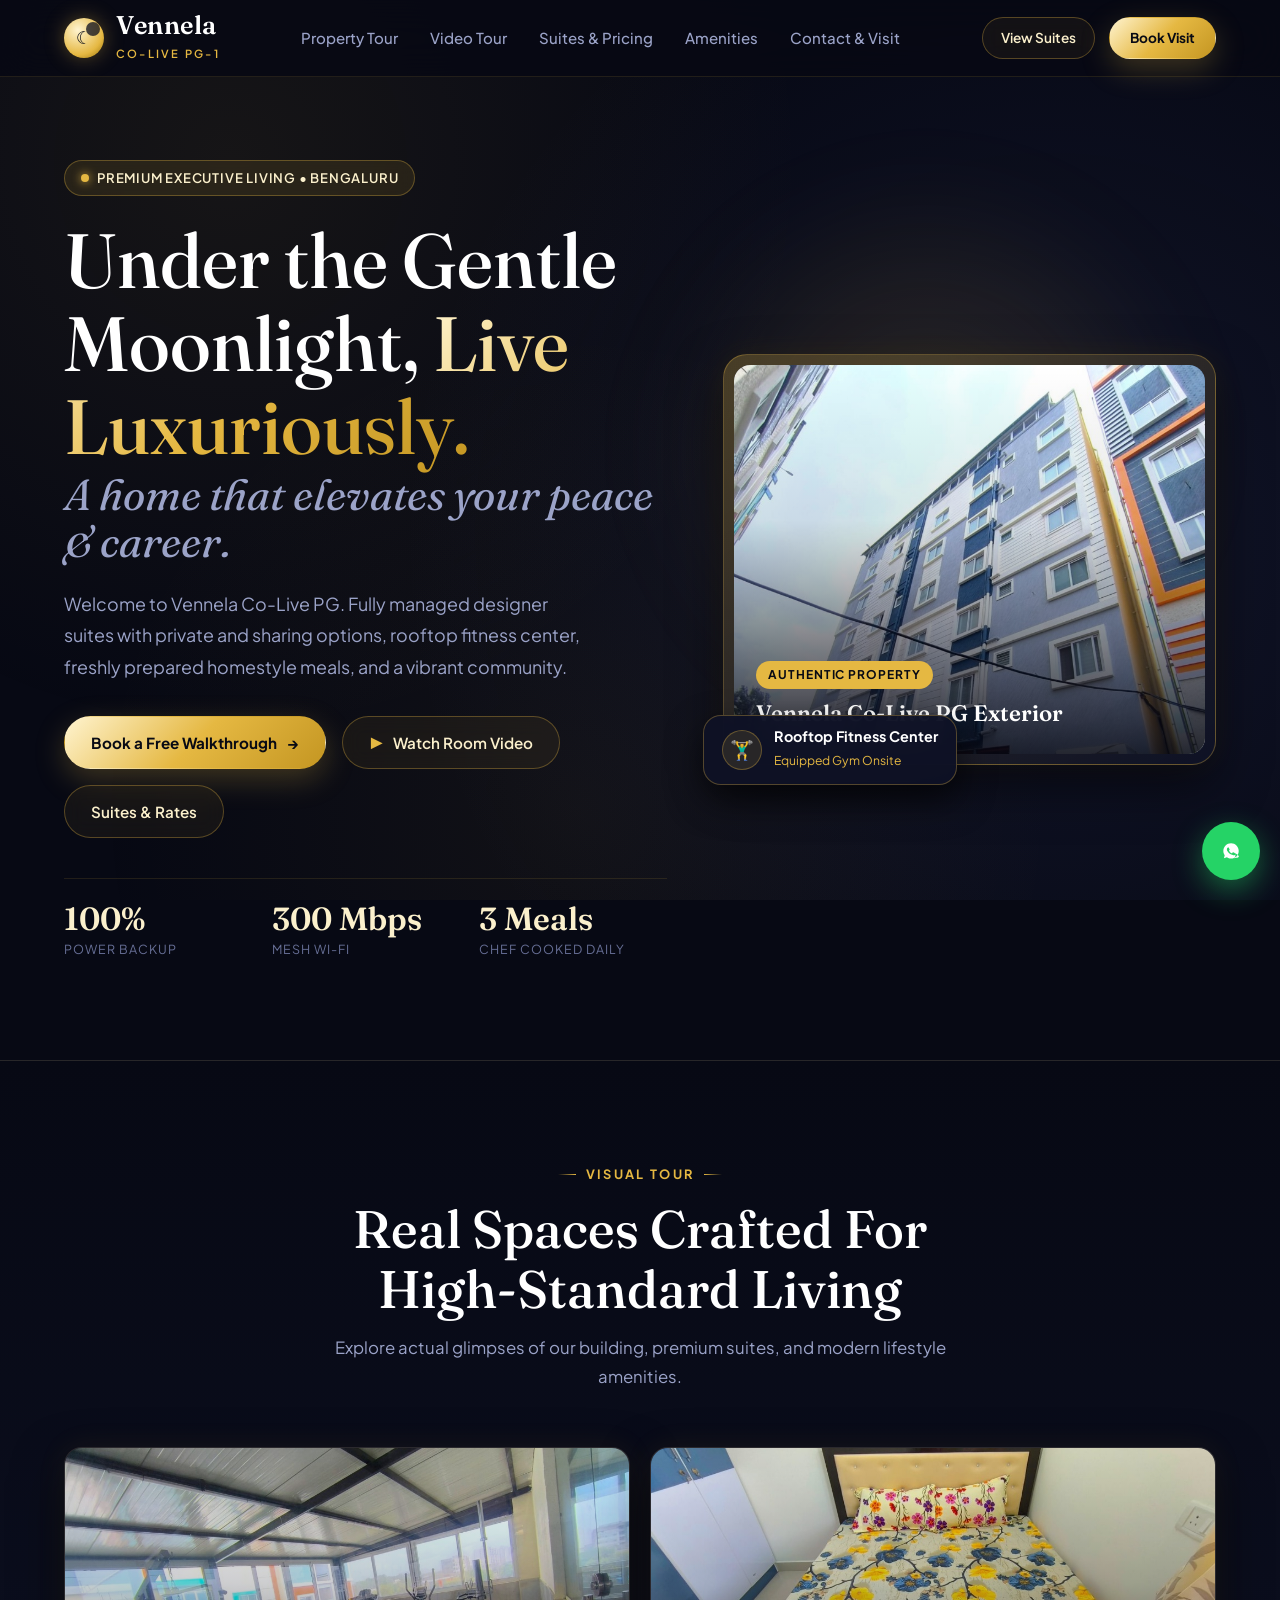
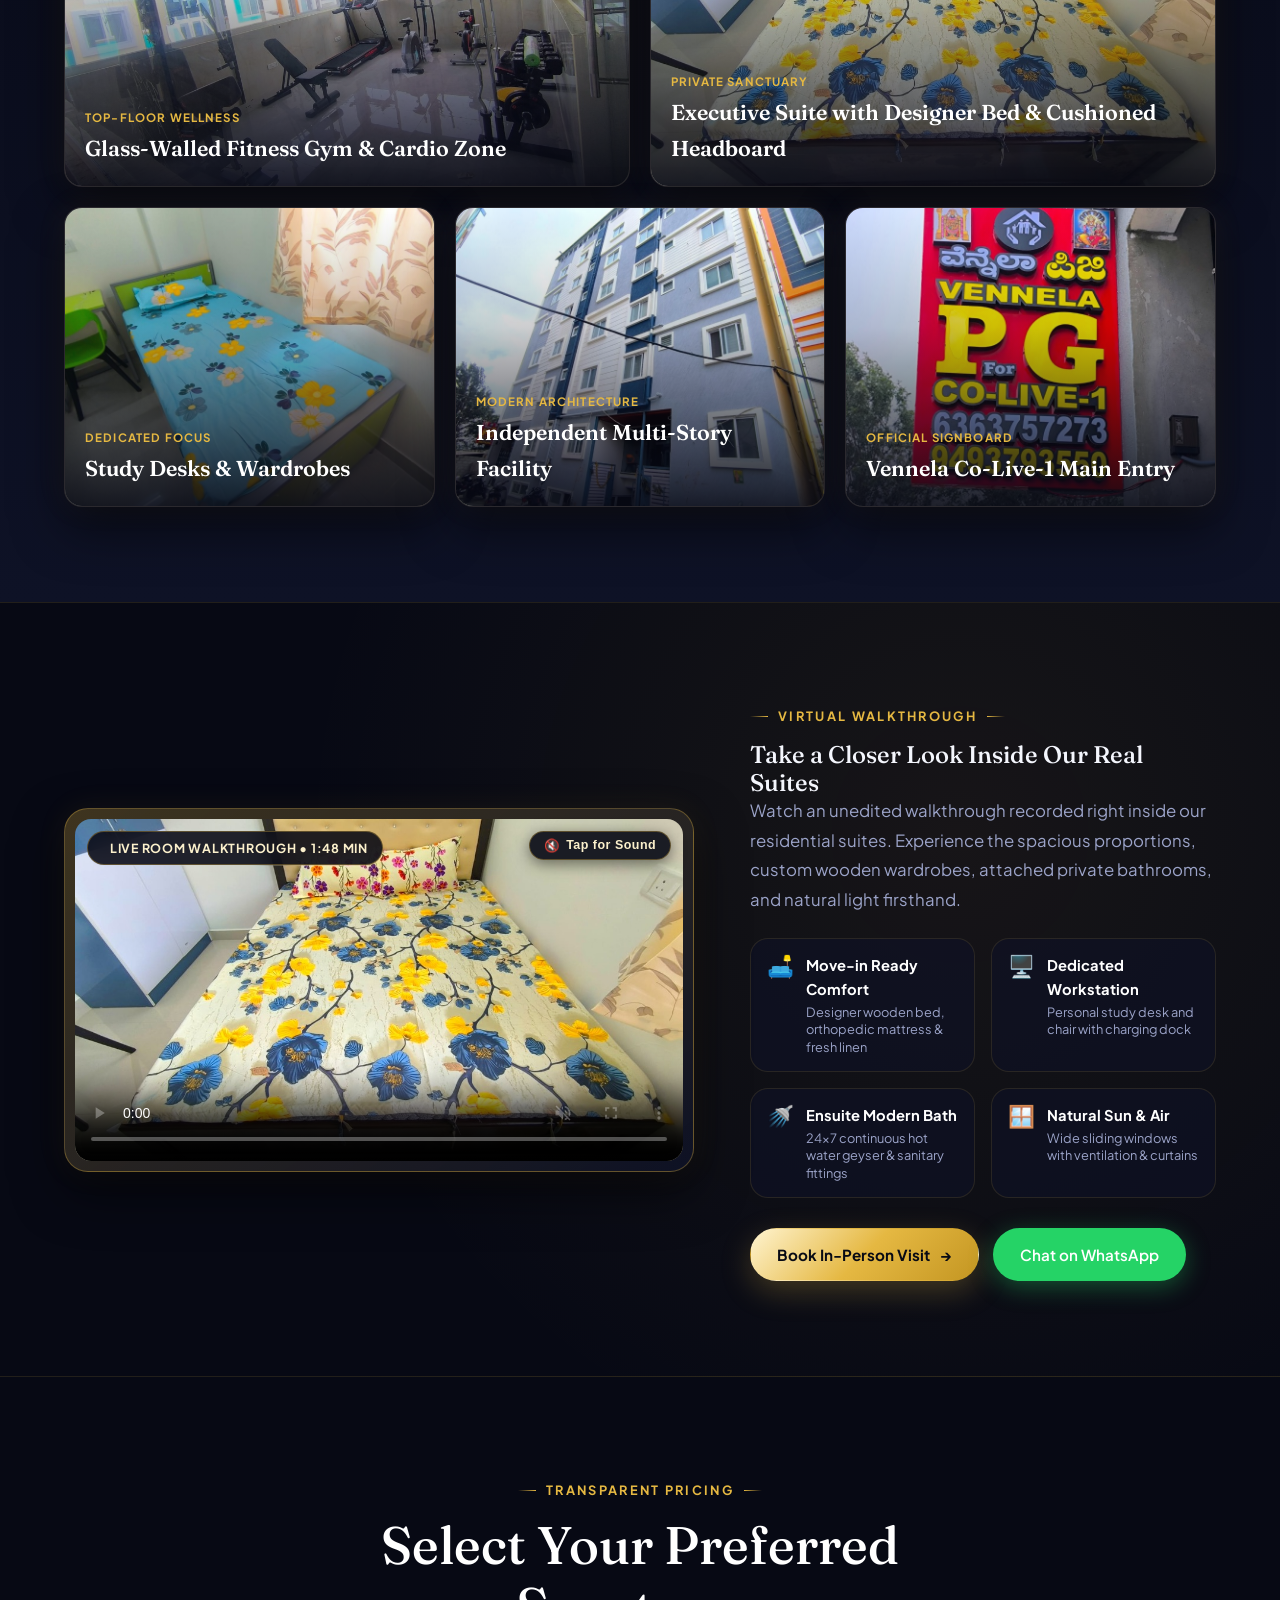
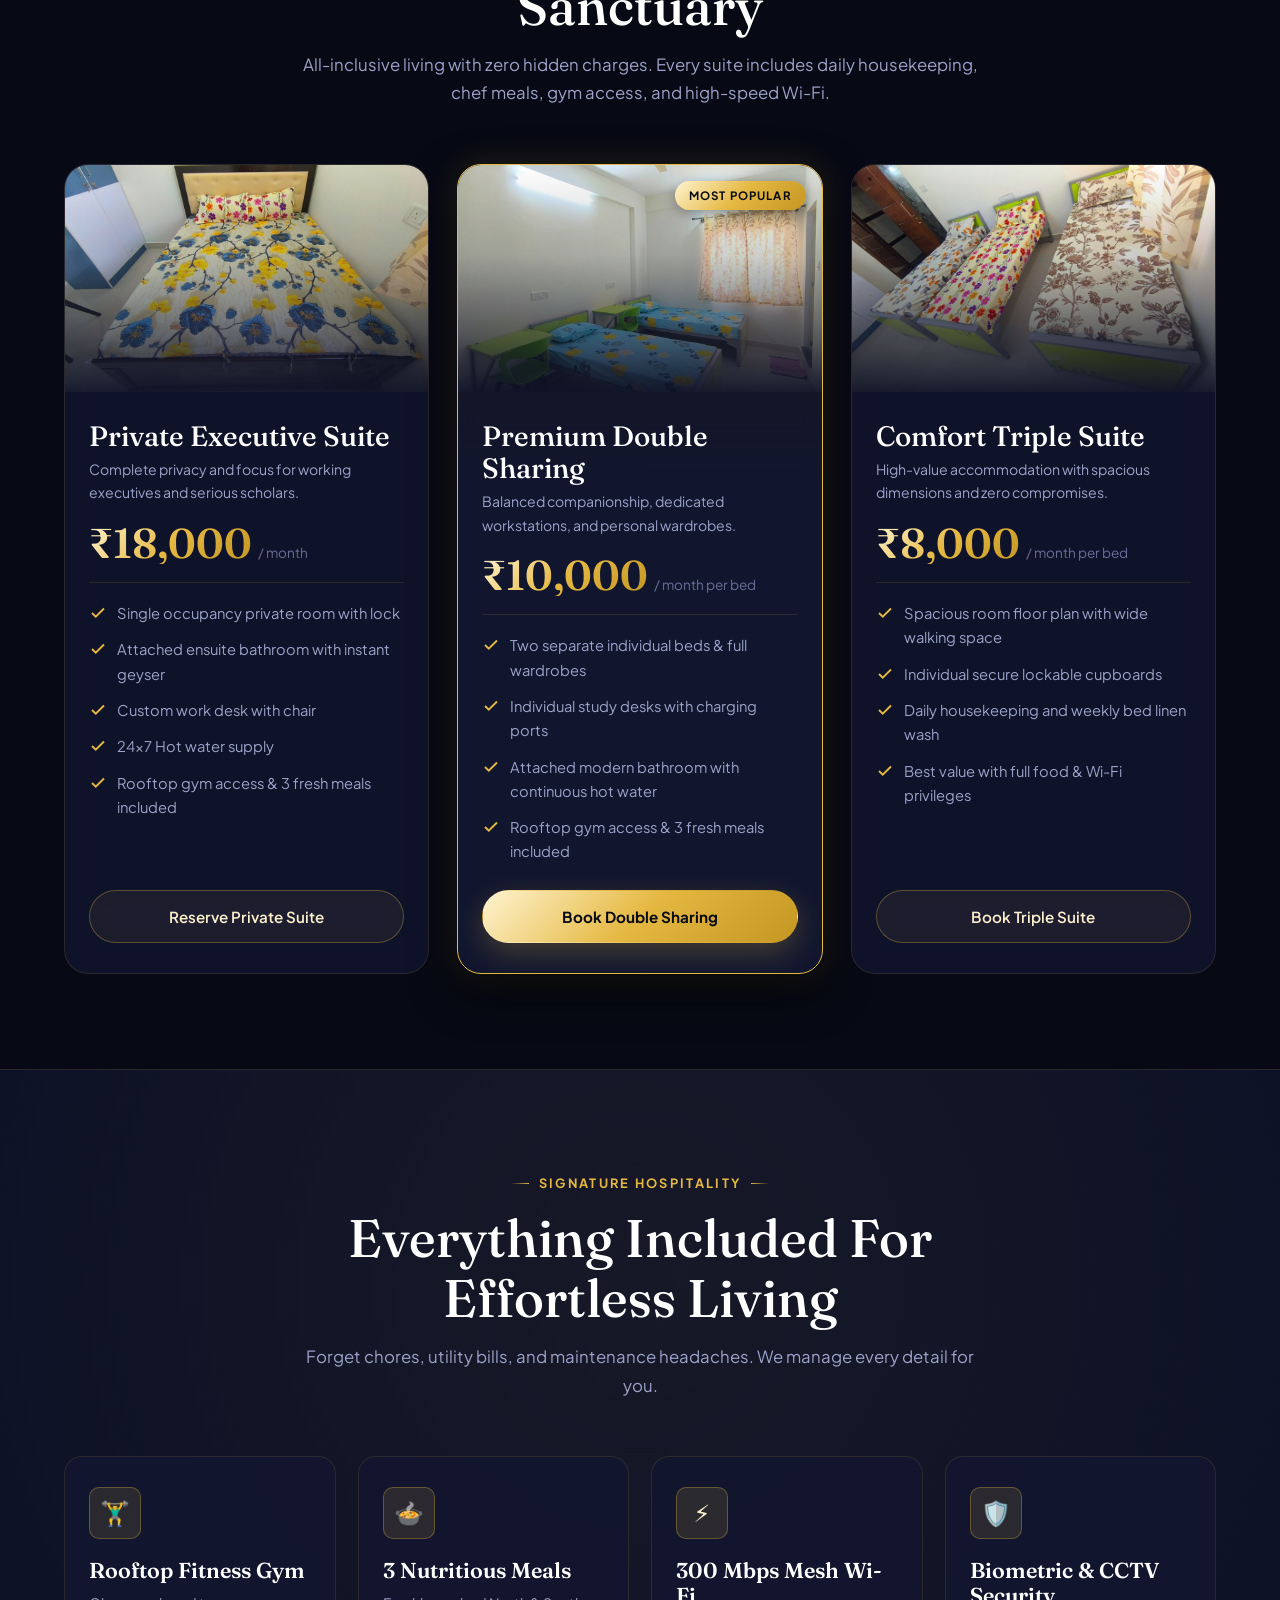
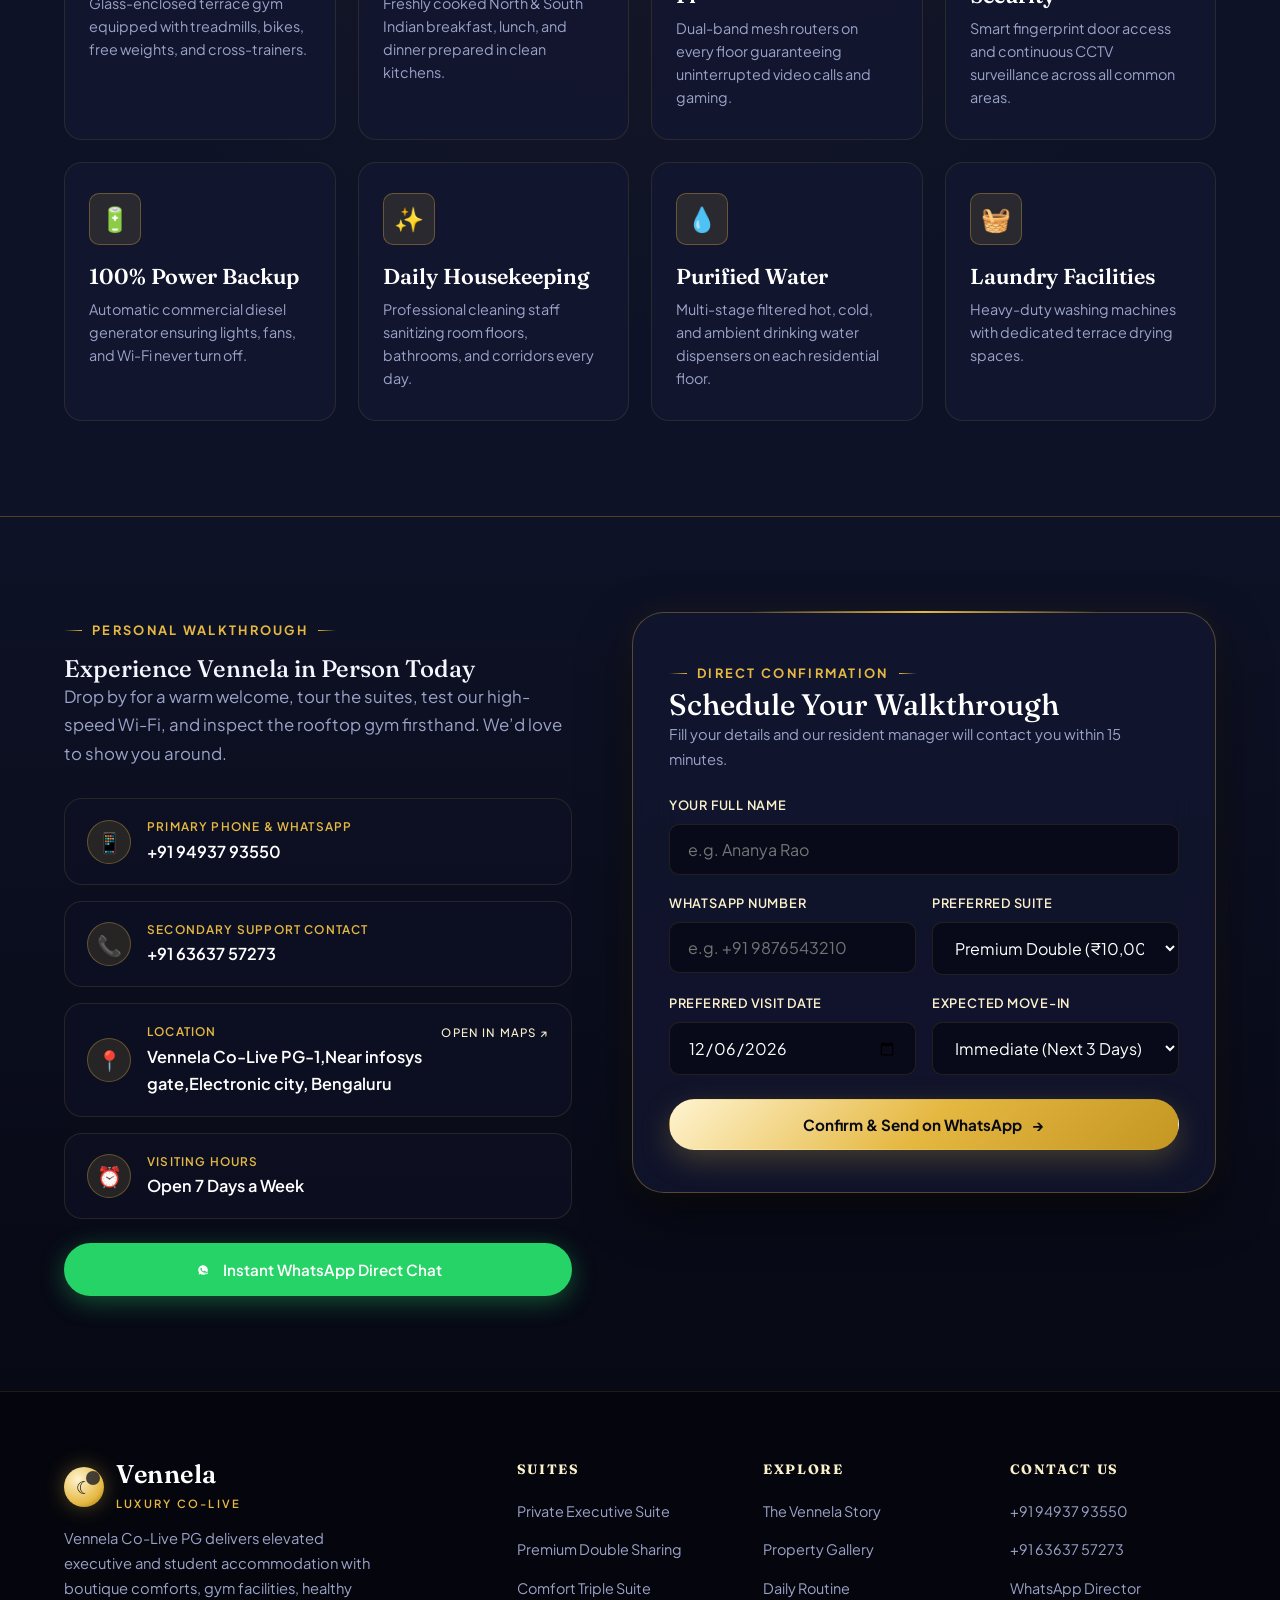
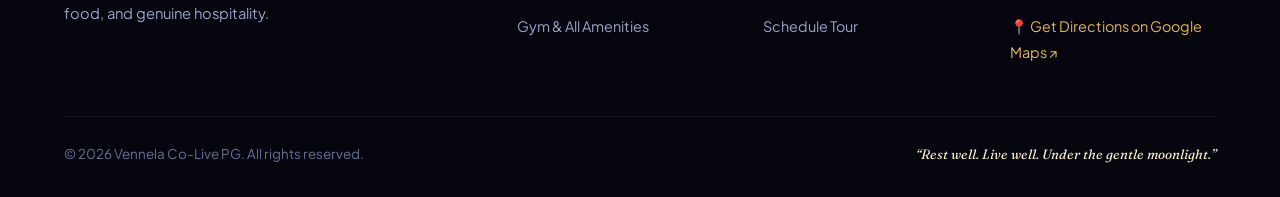
==== 1.html @ 23e5c5cb "Initial commit: Vennela Co-Live website files" ====
<!DOCTYPE html>
<html lang="en">
<head>
  <meta charset="utf-8">
  <meta name="viewport" content="width=device-width, initial-scale=1, viewport-fit=cover">
  <title>Vennela Co-Live PG | Premium Luxury Stay & Executive Living</title>
  <meta name="description" content="Welcome to Vennela Co-Live PG. Premium private & sharing suites with rooftop fitness gym, homestyle food, high-speed Wi-Fi, and 24/7 biometric security.">
  
  <!-- Premium Fonts -->
  <link rel="preconnect" href="https://fonts.googleapis.com">
  <link rel="preconnect" href="https://fonts.gstatic.com" crossorigin>
  <link href="https://fonts.googleapis.com/css2?family=Fraunces:ital,opsz,wght@0,9..144,300;0,9..144,500;0,9..144,600;0,9..144,700;1,9..144,400;1,9..144,600&family=Plus+Jakarta+Sans:wght@300;400;500;600;700&display=swap" rel="stylesheet">

  <style>
    /* ==========================================================================
       DESIGN SYSTEM & CSS TOKENS
       ========================================================================== */
    :root {
      --night-base: #070914;
      --night-surface: #0E1226;
      --night-card: rgba(18, 23, 48, 0.78);
      --night-card-hover: rgba(24, 31, 62, 0.92);
      
      --gold-primary: #E5B842;
      --gold-glow: rgba(229, 184, 66, 0.35);
      --gold-subtle: rgba(229, 184, 66, 0.12);
      --gold-light: #FBF0CC;
      --gold-gradient: linear-gradient(135deg, #FFF4D0 0%, #E5B842 50%, #C49622 100%);
      
      --text-main: #F4F6FD;
      --text-muted: #9BA3C8;
      --text-dim: #676F96;
      
      --border-subtle: rgba(229, 184, 66, 0.12);
      --border-bright: rgba(229, 184, 66, 0.32);
      --border-glass: rgba(255, 255, 255, 0.08);

      --font-serif: 'Fraunces', Georgia, serif;
      --font-sans: 'Plus Jakarta Sans', system-ui, -apple-system, sans-serif;
      
      --radius-sm: 10px;
      --radius-md: 18px;
      --radius-lg: 24px;
      --radius-xl: 32px;
      --radius-full: 9999px;
      
      --shadow-luxury: 0 20px 50px rgba(0, 0, 0, 0.55), 0 0 30px rgba(229, 184, 66, 0.08);
      --shadow-glow: 0 10px 30px rgba(229, 184, 66, 0.25);
      --transition-smooth: all 0.35s cubic-bezier(0.16, 1, 0.3, 1);
    }

    *, *::before, *::after {
      box-sizing: border-box;
      margin: 0;
      padding: 0;
    }

    html {
      scroll-behavior: smooth;
      scroll-padding-top: 80px;
      font-size: 16px;
    }

    body {
      background-color: var(--night-base);
      color: var(--text-main);
      font-family: var(--font-sans);
      line-height: 1.65;
      overflow-x: hidden;
      -webkit-font-smoothing: antialiased;
    }

    /* Ambient Moonlight Glow Background */
    body::before {
      content: "";
      position: fixed;
      inset: 0;
      background: 
        radial-gradient(circle at 18% 18%, rgba(229, 184, 66, 0.07) 0%, transparent 45%),
        radial-gradient(circle at 82% 60%, rgba(94, 106, 196, 0.12) 0%, transparent 55%),
        radial-gradient(circle at 45% 90%, rgba(229, 184, 66, 0.05) 0%, transparent 45%);
      pointer-events: none;
      z-index: -1;
    }

    .wrap {
      max-width: 1200px;
      margin: 0 auto;
      padding: 0 24px;
    }

    /* ==========================================================================
       TYPOGRAPHY & ACCENTS
       ========================================================================== */
    h1, h2, h3, h4 {
      font-family: var(--font-serif);
      font-weight: 500;
      line-height: 1.15;
    }

    .gold-gradient-text {
      background: var(--gold-gradient);
      -webkit-background-clip: text;
      -webkit-text-fill-color: transparent;
      background-clip: text;
    }

    .eyebrow {
      display: inline-flex;
      align-items: center;
      gap: 10px;
      font-size: 0.8rem;
      font-weight: 700;
      text-transform: uppercase;
      letter-spacing: 0.18em;
      color: var(--gold-primary);
      margin-bottom: 14px;
    }

    .eyebrow::before, .eyebrow::after {
      content: "";
      width: 18px;
      height: 1px;
      background: linear-gradient(90deg, transparent, var(--gold-primary));
    }
    .eyebrow::after {
      background: linear-gradient(90deg, var(--gold-primary), transparent);
    }

    /* ==========================================================================
       BUTTONS & CALLS TO ACTION
       ========================================================================== */
    .btn {
      display: inline-flex;
      align-items: center;
      justify-content: center;
      gap: 10px;
      font-family: var(--font-sans);
      font-weight: 600;
      font-size: 0.95rem;
      padding: 13px 26px;
      border-radius: var(--radius-full);
      text-decoration: none;
      cursor: pointer;
      transition: var(--transition-smooth);
      border: 1px solid transparent;
      touch-action: manipulation;
    }

    .btn-gold {
      background: var(--gold-gradient);
      color: #080A14;
      box-shadow: var(--shadow-glow);
      font-weight: 700;
    }

    .btn-gold:hover {
      transform: translateY(-2px) scale(1.02);
      box-shadow: 0 12px 35px rgba(229, 184, 66, 0.45);
      color: #000;
    }

    .btn-ghost {
      background: rgba(229, 184, 66, 0.06);
      border-color: var(--border-bright);
      color: var(--gold-light);
      -webkit-backdrop-filter: blur(10px);
      backdrop-filter: blur(10px);
    }

    .btn-ghost:hover {
      background: var(--gold-primary);
      color: #080A14;
      border-color: var(--gold-primary);
      transform: translateY(-2px);
      box-shadow: var(--shadow-glow);
    }

    .btn-whatsapp {
      background: #25D366;
      color: #FFFFFF;
      box-shadow: 0 6px 25px rgba(37, 211, 102, 0.35);
    }

    .btn-whatsapp:hover {
      background: #20BA5A;
      transform: translateY(-2px);
      box-shadow: 0 10px 30px rgba(37, 211, 102, 0.55);
      color: #FFFFFF;
    }

    /* ==========================================================================
       NAVIGATION BAR
       ========================================================================== */
    nav {
      position: fixed;
      top: 0;
      left: 0;
      right: 0;
      z-index: 1000;
      background: rgba(7, 9, 20, 0.88);
      -webkit-backdrop-filter: blur(18px);
      backdrop-filter: blur(18px);
      border-bottom: 1px solid var(--border-subtle);
      transition: var(--transition-smooth);
    }

    nav.scrolled {
      background: rgba(7, 9, 20, 0.98);
      box-shadow: 0 10px 30px rgba(0, 0, 0, 0.6);
      border-bottom-color: var(--border-bright);
    }

    nav .wrap {
      display: flex;
      justify-content: space-between;
      align-items: center;
      height: 76px;
    }

    .logo {
      display: flex;
      align-items: center;
      gap: 12px;
      text-decoration: none;
    }

    .moon-crest {
      width: 40px;
      height: 40px;
      border-radius: 50%;
      background: radial-gradient(circle at 35% 30%, #FFF4D0 0%, var(--gold-primary) 65%, #906B07 100%);
      box-shadow: 0 0 20px var(--gold-glow);
      display: flex;
      align-items: center;
      justify-content: center;
      position: relative;
    }

    .moon-crest::after {
      content: "";
      position: absolute;
      width: 14px;
      height: 14px;
      background: #0B0E1E;
      border-radius: 50%;
      top: 4px;
      right: 4px;
      opacity: 0.75;
    }

    .brand-title {
      font-family: var(--font-serif);
      font-size: 1.6rem;
      font-weight: 600;
      color: #FFFFFF;
      line-height: 1;
      letter-spacing: 0.02em;
    }

    .brand-tag {
      font-size: 0.7rem;
      font-weight: 600;
      color: var(--gold-primary);
      letter-spacing: 0.2em;
      text-transform: uppercase;
      display: block;
      margin-top: 3px;
    }

    nav ul {
      display: flex;
      gap: 32px;
      list-style: none;
      align-items: center;
    }

    nav a {
      text-decoration: none;
      color: var(--text-muted);
      font-size: 0.94rem;
      font-weight: 500;
      transition: var(--transition-smooth);
      position: relative;
      padding: 6px 0;
    }

    nav a:hover, nav a.active {
      color: var(--gold-light);
    }

    nav a::after {
      content: "";
      position: absolute;
      bottom: 0;
      left: 50%;
      transform: translateX(-50%);
      width: 0;
      height: 2px;
      background: var(--gold-primary);
      transition: width 0.3s ease;
      border-radius: 2px;
    }

    nav a:hover::after {
      width: 100%;
    }

    .nav-actions {
      display: flex;
      align-items: center;
      gap: 14px;
    }

    .mobile-menu-btn {
      display: none;
      background: transparent;
      border: 1px solid var(--border-bright);
      border-radius: 8px;
      color: var(--gold-primary);
      font-size: 1.4rem;
      padding: 6px 12px;
      cursor: pointer;
    }

    /* ==========================================================================
       HERO SECTION WITH REAL PROPERTY SHOWCASE
       ========================================================================== */
    .hero {
      position: relative;
      padding: 160px 0 100px;
      overflow: hidden;
      min-height: 92vh;
      display: flex;
      align-items: center;
    }

    .hero-glow-orb {
      position: absolute;
      width: 580px;
      height: 580px;
      border-radius: 50%;
      background: radial-gradient(circle, rgba(229, 184, 66, 0.16) 0%, transparent 70%);
      top: 15%;
      right: 5%;
      filter: blur(40px);
      pointer-events: none;
      animation: floatGlow 10s ease-in-out infinite alternate;
    }

    @keyframes floatGlow {
      0% { transform: translateY(0) scale(1); }
      100% { transform: translateY(-30px) scale(1.06); }
    }

    .hero-grid {
      display: grid;
      grid-template-columns: 1.1fr 0.9fr;
      gap: 56px;
      align-items: center;
      position: relative;
      z-index: 2;
    }

    .hero-badge {
      display: inline-flex;
      align-items: center;
      gap: 8px;
      background: rgba(229, 184, 66, 0.1);
      border: 1px solid var(--border-bright);
      padding: 6px 16px;
      border-radius: var(--radius-full);
      color: var(--gold-light);
      font-size: 0.82rem;
      font-weight: 600;
      letter-spacing: 0.06em;
      text-transform: uppercase;
      margin-bottom: 24px;
      -webkit-backdrop-filter: blur(8px);
      backdrop-filter: blur(8px);
    }

    .hero-badge .pulse-dot {
      width: 8px;
      height: 8px;
      border-radius: 50%;
      background: var(--gold-primary);
      box-shadow: 0 0 10px var(--gold-primary);
      animation: pulseDot 2s infinite;
    }

    @keyframes pulseDot {
      0%, 100% { opacity: 1; transform: scale(1); }
      50% { opacity: 0.5; transform: scale(1.3); }
    }

    .hero h1 {
      font-size: clamp(2.8rem, 6vw, 4.8rem);
      line-height: 1.08;
      color: #FFFFFF;
      margin-bottom: 22px;
      font-weight: 500;
    }

    .hero h1 span.subtext-line {
      display: block;
      font-size: clamp(1.6rem, 3.6vw, 2.7rem);
      font-style: italic;
      color: var(--text-muted);
      font-weight: 400;
      margin-top: 4px;
    }

    .hero p.lead {
      font-size: 1.12rem;
      color: var(--text-muted);
      max-width: 520px;
      margin-bottom: 34px;
      line-height: 1.75;
    }

    .hero-cta {
      display: flex;
      flex-wrap: wrap;
      gap: 16px;
      align-items: center;
      margin-bottom: 40px;
    }

    .hero-stats {
      display: grid;
      grid-template-columns: repeat(3, 1fr);
      gap: 20px;
      border-top: 1px solid var(--border-subtle);
      padding-top: 24px;
    }

    .stat-number {
      font-family: var(--font-serif);
      font-size: 2rem;
      font-weight: 600;
      color: var(--gold-light);
      line-height: 1;
    }

    .stat-label {
      font-size: 0.78rem;
      color: var(--text-dim);
      text-transform: uppercase;
      letter-spacing: 0.08em;
      margin-top: 4px;
    }

    /* Hero Image Stack */
    .hero-visual {
      position: relative;
    }

    .hero-card {
      position: relative;
      border-radius: var(--radius-lg);
      padding: 10px;
      background: linear-gradient(145deg, rgba(229, 184, 66, 0.25) 0%, rgba(14, 18, 38, 0.85) 100%);
      box-shadow: var(--shadow-luxury);
      border: 1.5px solid var(--border-bright);
    }

    .hero-photo-wrap {
      border-radius: calc(var(--radius-lg) - 8px);
      overflow: hidden;
      aspect-ratio: 4 / 3.3;
      background: #101327;
      position: relative;
    }

    .hero-photo-wrap img {
      width: 100%;
      height: 100%;
      object-fit: cover;
      object-position: center top;
      display: block;
      transition: transform 0.8s ease;
    }

    .hero-card:hover .hero-photo-wrap img {
      transform: scale(1.05);
    }

    .photo-overlay {
      position: absolute;
      inset: 0;
      background: linear-gradient(to top, rgba(7, 9, 20, 0.88) 0%, rgba(7, 9, 20, 0.1) 60%, transparent 100%);
      display: flex;
      flex-direction: column;
      justify-content: flex-end;
      padding: 22px;
    }

    .photo-badge {
      align-self: flex-start;
      background: var(--gold-primary);
      color: #080A14;
      font-size: 0.75rem;
      font-weight: 700;
      text-transform: uppercase;
      letter-spacing: 0.08em;
      padding: 4px 12px;
      border-radius: var(--radius-full);
      margin-bottom: 6px;
    }

    .photo-caption {
      font-family: var(--font-serif);
      font-size: 1.4rem;
      color: #FFFFFF;
      font-weight: 600;
    }

    .floating-amenity-badge {
      position: absolute;
      bottom: -20px;
      left: -20px;
      background: rgba(14, 18, 38, 0.94);
      border: 1px solid var(--border-bright);
      -webkit-backdrop-filter: blur(16px);
      backdrop-filter: blur(16px);
      padding: 12px 18px;
      border-radius: var(--radius-md);
      box-shadow: 0 15px 35px rgba(0, 0, 0, 0.6);
      display: flex;
      align-items: center;
      gap: 12px;
      z-index: 3;
    }

    .floating-icon {
      width: 40px;
      height: 40px;
      border-radius: 50%;
      background: var(--gold-subtle);
      border: 1px solid var(--border-bright);
      color: var(--gold-light);
      display: flex;
      align-items: center;
      justify-content: center;
      font-size: 1.2rem;
    }

    .floating-text strong {
      display: block;
      color: #FFFFFF;
      font-size: 0.9rem;
      line-height: 1.2;
    }

    .floating-text span {
      font-size: 0.76rem;
      color: var(--gold-primary);
    }

    /* ==========================================================================
       SECTION COMMON STYLES
       ========================================================================== */
    section {
      padding: 95px 0;
      position: relative;
    }

    .section-head {
      text-align: center;
      max-width: 680px;
      margin: 0 auto 56px;
    }

    .section-head h2 {
      font-size: clamp(2.2rem, 4.4vw, 3.3rem);
      color: #FFFFFF;
      margin-bottom: 14px;
    }

    .section-head p {
      color: var(--text-muted);
      font-size: 1.05rem;
      line-height: 1.7;
    }

    /* ==========================================================================
       REAL PROPERTY GALLERY SHOWCASE
       ========================================================================== */
    .gallery-section {
      background: linear-gradient(180deg, var(--night-base) 0%, var(--night-surface) 100%);
      border-top: 1px solid var(--border-subtle);
      border-bottom: 1px solid var(--border-subtle);
    }

    .gallery-grid {
      display: grid;
      grid-template-columns: repeat(12, 1fr);
      gap: 20px;
    }

    .gallery-item {
      position: relative;
      border-radius: var(--radius-md);
      overflow: hidden;
      border: 1px solid var(--border-subtle);
      background: #11152B;
      box-shadow: var(--shadow-luxury);
      transition: var(--transition-smooth);
    }

    .gallery-item:hover {
      border-color: var(--gold-primary);
      transform: translateY(-5px);
      box-shadow: 0 16px 40px rgba(0, 0, 0, 0.6), 0 0 25px rgba(229, 184, 66, 0.15);
    }

    .gallery-item img {
      width: 100%;
      height: 100%;
      object-fit: cover;
      display: block;
      transition: transform 0.7s ease;
    }

    .gallery-item:hover img {
      transform: scale(1.06);
    }

    .gallery-item.col-6 {
      grid-column: span 6;
      height: 340px;
    }

    .gallery-item.col-4 {
      grid-column: span 4;
      height: 300px;
    }

    .gallery-caption {
      position: absolute;
      inset: 0;
      background: linear-gradient(to top, rgba(7, 9, 20, 0.9) 0%, rgba(7, 9, 20, 0.2) 60%, transparent 100%);
      display: flex;
      flex-direction: column;
      justify-content: flex-end;
      padding: 20px;
    }

    .gallery-tag {
      font-size: 0.72rem;
      text-transform: uppercase;
      font-weight: 700;
      letter-spacing: 0.1em;
      color: var(--gold-primary);
      margin-bottom: 4px;
    }

    .gallery-title {
      font-family: var(--font-serif);
      font-size: 1.35rem;
      color: #FFFFFF;
      font-weight: 600;
    }

    /* ==========================================================================
       VIRTUAL VIDEO TOUR SECTION
       ========================================================================== */
    .video-tour-section {
      background: radial-gradient(circle at 75% 30%, rgba(229, 184, 66, 0.07) 0%, transparent 60%), var(--night-base);
      border-bottom: 1px solid var(--border-subtle);
    }

    .video-tour-wrapper {
      display: grid;
      grid-template-columns: 1.15fr 0.85fr;
      gap: 56px;
      align-items: center;
    }

    .video-player-container {
      position: relative;
    }

    .video-card-stack {
      position: relative;
      border-radius: var(--radius-lg);
      padding: 10px;
      background: linear-gradient(145deg, rgba(229, 184, 66, 0.25) 0%, rgba(14, 18, 38, 0.9) 100%);
      box-shadow: var(--shadow-luxury);
      border: 1.5px solid var(--border-bright);
    }

    .video-badge-top {
      position: absolute;
      top: 22px;
      left: 22px;
      z-index: 4;
      background: rgba(7, 9, 20, 0.88);
      -webkit-backdrop-filter: blur(10px);
      backdrop-filter: blur(10px);
      border: 1px solid var(--border-bright);
      color: var(--gold-light);
      padding: 6px 14px;
      border-radius: var(--radius-full);
      font-size: 0.78rem;
      font-weight: 700;
      letter-spacing: 0.06em;
      text-transform: uppercase;
      display: inline-flex;
      align-items: center;
      gap: 8px;
      pointer-events: none;
    }

    .video-sound-toggle {
      position: absolute;
      top: 22px;
      right: 22px;
      z-index: 6;
      background: rgba(7, 9, 20, 0.9);
      -webkit-backdrop-filter: blur(12px);
      backdrop-filter: blur(12px);
      border: 1px solid var(--border-bright);
      color: var(--gold-light);
      padding: 6px 14px;
      border-radius: var(--radius-full);
      font-size: 0.78rem;
      font-weight: 700;
      letter-spacing: 0.04em;
      cursor: pointer;
      display: inline-flex;
      align-items: center;
      gap: 6px;
      box-shadow: 0 4px 15px rgba(0, 0, 0, 0.5);
      transition: var(--transition-smooth);
      touch-action: manipulation;
    }

    .video-sound-toggle:hover {
      background: var(--gold-primary);
      color: #070914;
      border-color: var(--gold-primary);
      transform: scale(1.05);
    }

    .video-sound-toggle.unmuted {
      background: rgba(37, 211, 102, 0.92);
      border-color: #25D366;
      color: #FFFFFF;
      box-shadow: 0 4px 20px rgba(37, 211, 102, 0.45);
    }

    .video-wrap {
      border-radius: calc(var(--radius-lg) - 8px);
      overflow: hidden;
      background: #000;
      aspect-ratio: 16 / 9;
      max-height: 480px;
      display: flex;
      justify-content: center;
      align-items: center;
    }

    .video-wrap video {
      width: 100%;
      height: 100%;
      object-fit: cover;
      display: block;
      outline: none;
    }

    .video-perks-grid {
      display: grid;
      grid-template-columns: 1fr 1fr;
      gap: 16px;
      margin-top: 24px;
    }

    .video-perk-item {
      display: flex;
      align-items: flex-start;
      gap: 12px;
      background: rgba(14, 18, 38, 0.65);
      border: 1px solid var(--border-subtle);
      padding: 14px 16px;
      border-radius: var(--radius-md);
      transition: var(--transition-smooth);
    }

    .video-perk-item:hover {
      border-color: var(--gold-primary);
      transform: translateY(-2px);
      background: var(--gold-subtle);
    }

    .video-perk-icon {
      font-size: 1.35rem;
      line-height: 1;
      flex-shrink: 0;
      margin-top: 2px;
    }

    .video-perk-item strong {
      display: block;
      font-size: 0.92rem;
      color: #FFFFFF;
      margin-bottom: 2px;
    }

    .video-perk-item span {
      font-size: 0.8rem;
      color: var(--text-muted);
      line-height: 1.4;
      display: block;
    }

    /* ==========================================================================
       ROOMS & PRICING WITH REAL SUITE PHOTOS
       ========================================================================== */
    .rooms-grid {
      display: grid;
      grid-template-columns: repeat(3, 1fr);
      gap: 28px;
      align-items: stretch;
    }

    .room-card {
      background: var(--night-card);
      border: 1px solid var(--border-subtle);
      border-radius: var(--radius-lg);
      overflow: hidden;
      display: flex;
      flex-direction: column;
      transition: var(--transition-smooth);
      position: relative;
      -webkit-backdrop-filter: blur(12px);
      backdrop-filter: blur(12px);
    }

    .room-card:hover {
      transform: translateY(-8px);
      border-color: var(--border-bright);
      box-shadow: var(--shadow-luxury);
    }

    .room-card.highlight {
      border: 1.5px solid var(--gold-primary);
      background: linear-gradient(180deg, rgba(229, 184, 66, 0.08) 0%, rgba(18, 23, 48, 0.95) 40%);
      box-shadow: 0 16px 45px rgba(0, 0, 0, 0.6), 0 0 35px rgba(229, 184, 66, 0.16);
    }

    .room-badge-top {
      position: absolute;
      top: 16px;
      right: 16px;
      z-index: 4;
      background: var(--gold-gradient);
      color: #080A14;
      font-size: 0.72rem;
      font-weight: 700;
      text-transform: uppercase;
      letter-spacing: 0.1em;
      padding: 5px 14px;
      border-radius: var(--radius-full);
      box-shadow: 0 4px 15px rgba(0, 0, 0, 0.4);
    }

    .room-img-box {
      position: relative;
      aspect-ratio: 16 / 10;
      overflow: hidden;
      background: #111529;
    }

    .room-img-box img {
      width: 100%;
      height: 100%;
      object-fit: cover;
      display: block;
      transition: transform 0.7s ease;
    }

    .room-card:hover .room-img-box img {
      transform: scale(1.08);
    }

    .room-img-gradient {
      position: absolute;
      inset: 0;
      background: linear-gradient(to top, rgba(14, 18, 38, 0.95) 0%, rgba(14, 18, 38, 0.2) 60%, transparent 100%);
    }

    .room-content {
      padding: 28px 24px 30px;
      display: flex;
      flex-direction: column;
      flex-grow: 1;
    }

    .room-content h3 {
      font-size: 1.75rem;
      color: #FFFFFF;
      margin-bottom: 6px;
    }

    .room-sub {
      font-size: 0.88rem;
      color: var(--text-muted);
      margin-bottom: 18px;
    }

    .room-price {
      font-family: var(--font-serif);
      font-size: 2.6rem;
      font-weight: 600;
      color: var(--gold-light);
      line-height: 1;
      padding-bottom: 18px;
      margin-bottom: 18px;
      border-bottom: 1px solid var(--border-subtle);
      display: flex;
      align-items: baseline;
      gap: 6px;
    }

    .room-price small {
      font-family: var(--font-sans);
      font-size: 0.85rem;
      color: var(--text-dim);
      font-weight: 400;
    }

    .room-perks {
      list-style: none;
      display: flex;
      flex-direction: column;
      gap: 12px;
      margin-bottom: 26px;
      flex-grow: 1;
    }

    .room-perks li {
      display: flex;
      align-items: flex-start;
      gap: 10px;
      font-size: 0.92rem;
      color: var(--text-muted);
    }

    .room-perks li svg {
      width: 18px;
      height: 18px;
      color: var(--gold-primary);
      flex-shrink: 0;
      margin-top: 3px;
    }

    /* ==========================================================================
       AMENITIES (SIGNATURE COMFORTS)
       ========================================================================== */
    .amenities-section {
      background: radial-gradient(circle at 50% 20%, rgba(229, 184, 66, 0.04) 0%, transparent 65%), var(--night-surface);
      border-top: 1px solid var(--border-subtle);
    }

    .amenities-grid {
      display: grid;
      grid-template-columns: repeat(4, 1fr);
      gap: 22px;
    }

    .amenity-card {
      background: var(--night-card);
      border: 1px solid var(--border-subtle);
      border-radius: var(--radius-md);
      padding: 30px 24px;
      transition: var(--transition-smooth);
      position: relative;
    }

    .amenity-card:hover {
      border-color: var(--gold-primary);
      transform: translateY(-5px);
      box-shadow: var(--shadow-luxury);
      background: var(--night-card-hover);
    }

    .amenity-icon {
      width: 52px;
      height: 52px;
      border-radius: var(--radius-sm);
      background: var(--gold-subtle);
      border: 1px solid var(--border-bright);
      color: var(--gold-light);
      display: flex;
      align-items: center;
      justify-content: center;
      font-size: 1.5rem;
      margin-bottom: 20px;
      transition: var(--transition-smooth);
    }

    .amenity-card:hover .amenity-icon {
      transform: scale(1.1);
      box-shadow: 0 0 20px var(--gold-glow);
    }

    .amenity-card h4 {
      font-size: 1.35rem;
      color: #FFFFFF;
      margin-bottom: 8px;
      font-weight: 600;
    }

    .amenity-card p {
      font-size: 0.9rem;
      color: var(--text-muted);
      line-height: 1.6;
    }

    /* ==========================================================================
       A DAY AT VENNELA (TIMELINE)
       ========================================================================== */
    .day-card {
      background: linear-gradient(145deg, rgba(18, 23, 48, 0.85) 0%, rgba(10, 13, 28, 0.95) 100%);
      border: 1px solid var(--border-bright);
      border-radius: var(--radius-xl);
      padding: 56px 44px;
      box-shadow: var(--shadow-luxury);
    }

    .timeline-grid {
      display: grid;
      grid-template-columns: repeat(4, 1fr);
      gap: 30px;
      position: relative;
    }

    .timeline-grid::before {
      content: "";
      position: absolute;
      top: 30px;
      left: 10%;
      right: 10%;
      height: 1px;
      background: linear-gradient(90deg, transparent, var(--gold-primary), var(--gold-light), var(--gold-primary), transparent);
    }

    .timeline-node {
      position: relative;
      text-align: center;
      z-index: 2;
    }

    .timeline-badge {
      width: 60px;
      height: 60px;
      margin: 0 auto 20px;
      border-radius: 50%;
      background: var(--night-surface);
      border: 2px solid var(--gold-primary);
      display: flex;
      align-items: center;
      justify-content: center;
      font-size: 1.4rem;
      box-shadow: 0 0 20px var(--gold-glow);
      transition: var(--transition-smooth);
    }

    .timeline-node:hover .timeline-badge {
      transform: scale(1.15);
      background: var(--gold-primary);
      color: #070914;
    }

    .timeline-time {
      font-size: 0.78rem;
      font-weight: 700;
      color: var(--gold-primary);
      text-transform: uppercase;
      letter-spacing: 0.12em;
      margin-bottom: 6px;
    }

    .timeline-node h4 {
      font-size: 1.35rem;
      color: #FFFFFF;
      margin-bottom: 8px;
    }

    .timeline-node p {
      font-size: 0.88rem;
      color: var(--text-muted);
      line-height: 1.6;
    }

    /* ==========================================================================
       VISIT & INSTANT BOOKING FORM
       ========================================================================== */
    .visit-section {
      background: linear-gradient(180deg, var(--night-surface) 0%, var(--night-base) 100%);
      border-top: 1px solid var(--border-bright);
    }

    .visit-grid {
      display: grid;
      grid-template-columns: 1fr 1.15fr;
      gap: 60px;
      align-items: start;
    }

    .contact-card {
      display: flex;
      align-items: center;
      gap: 16px;
      background: rgba(14, 18, 38, 0.65);
      border: 1px solid var(--border-subtle);
      padding: 18px 22px;
      border-radius: var(--radius-md);
      margin-bottom: 16px;
      transition: var(--transition-smooth);
    }

    .contact-card:hover {
      border-color: var(--gold-primary);
      transform: translateX(4px);
      background: var(--gold-subtle);
    }

    .contact-icon {
      width: 44px;
      height: 44px;
      border-radius: 50%;
      background: var(--gold-subtle);
      border: 1px solid var(--border-bright);
      color: var(--gold-light);
      display: flex;
      align-items: center;
      justify-content: center;
      font-size: 1.25rem;
      flex-shrink: 0;
    }

    .contact-info .label {
      font-size: 0.74rem;
      text-transform: uppercase;
      letter-spacing: 0.1em;
      color: var(--gold-primary);
      font-weight: 600;
      margin-bottom: 2px;
    }

    .contact-info .val {
      font-size: 1.02rem;
      color: #FFFFFF;
      font-weight: 600;
    }

    .booking-card {
      background: var(--night-card);
      border: 1.5px solid var(--border-bright);
      border-radius: var(--radius-xl);
      padding: 42px 36px;
      box-shadow: var(--shadow-luxury);
      -webkit-backdrop-filter: blur(20px);
      backdrop-filter: blur(20px);
      position: relative;
    }

    .booking-card::before {
      content: "";
      position: absolute;
      top: -2px;
      left: 20%;
      right: 20%;
      height: 2px;
      background: linear-gradient(90deg, transparent, var(--gold-primary), transparent);
    }

    .form-group {
      display: flex;
      flex-direction: column;
      gap: 8px;
      margin-bottom: 18px;
    }

    .form-group label {
      font-size: 0.8rem;
      font-weight: 600;
      color: var(--gold-light);
      letter-spacing: 0.06em;
      text-transform: uppercase;
    }

    .form-row {
      display: grid;
      grid-template-columns: 1fr 1fr;
      gap: 16px;
    }

    .form-control {
      background: rgba(7, 9, 20, 0.75);
      border: 1px solid var(--border-subtle);
      border-radius: var(--radius-sm);
      padding: 14px 18px;
      font-family: var(--font-sans);
      font-size: 16px; /* Guaranteed no auto-zoom on iOS */
      color: #FFFFFF;
      transition: var(--transition-smooth);
      outline: none;
      width: 100%;
    }

    .form-control:focus {
      border-color: var(--gold-primary);
      box-shadow: 0 0 15px var(--gold-glow);
    }

    /* ==========================================================================
       FOOTER
       ========================================================================== */
    footer {
      background: #05060D;
      border-top: 1px solid var(--border-subtle);
      padding: 70px 0 32px;
      color: var(--text-muted);
    }

    .footer-grid {
      display: grid;
      grid-template-columns: 2fr 1fr 1fr 1fr;
      gap: 40px;
      margin-bottom: 50px;
    }

    .footer-brand p {
      margin-top: 14px;
      max-width: 320px;
      font-size: 0.92rem;
      line-height: 1.7;
    }

    .footer-col h4 {
      font-size: 0.85rem;
      font-weight: 700;
      letter-spacing: 0.12em;
      text-transform: uppercase;
      color: var(--gold-light);
      margin-bottom: 20px;
    }

    .footer-links {
      list-style: none;
      display: flex;
      flex-direction: column;
      gap: 12px;
    }

    .footer-links a {
      color: var(--text-muted);
      text-decoration: none;
      font-size: 0.9rem;
      transition: var(--transition-smooth);
    }

    .footer-links a:hover {
      color: var(--gold-primary);
      transform: translateX(3px);
    }

    .footer-bottom {
      border-top: 1px solid rgba(255, 255, 255, 0.06);
      padding-top: 26px;
      display: flex;
      justify-content: space-between;
      align-items: center;
      font-size: 0.84rem;
      color: var(--text-dim);
    }

    /* Floating WhatsApp Button */
    .floating-whatsapp {
      position: fixed;
      bottom: max(20px, calc(16px + env(safe-area-inset-bottom, 0px)));
      right: max(20px, calc(16px + env(safe-area-inset-right, 0px)));
      z-index: 999;
      background: #25D366;
      color: #FFFFFF;
      width: 58px;
      height: 58px;
      border-radius: 50%;
      display: flex;
      align-items: center;
      justify-content: center;
      box-shadow: 0 10px 30px rgba(37, 211, 102, 0.45);
      transition: var(--transition-smooth);
      text-decoration: none;
      touch-action: manipulation;
    }

    .floating-whatsapp:hover {
      transform: scale(1.1) rotate(6deg);
      box-shadow: 0 14px 40px rgba(37, 211, 102, 0.7);
    }

    .floating-whatsapp svg {
      width: 32px;
      height: 32px;
      fill: currentColor;
    }

    /* ==========================================================================
       RESPONSIVE DESIGN (ALL DEVICES: LAPTOPS, IPADS, TABLETS, PHONES, FOLDABLES)
       ========================================================================== */

    /* Touch screen & iOS Optimization */
    html, body {
      max-width: 100vw;
      overflow-x: hidden;
      position: relative;
    }

    * {
      -webkit-tap-highlight-color: transparent;
    }

    img, video {
      max-width: 100%;
      height: auto;
    }

    /* Laptops & Desktops (1025px - 1280px) */
    @media (max-width: 1200px) {
      nav ul {
        gap: clamp(14px, 1.8vw, 28px);
      }
      .nav-actions {
        gap: 10px;
      }
      .hero-grid {
        gap: 36px;
      }
      .rooms-grid {
        gap: 20px;
      }
    }

    /* Tablets, iPads (Portrait & Landscape), and Small Laptops (<= 1024px) */
    @media (max-width: 1024px) {
      .mobile-menu-btn {
        display: flex;
        align-items: center;
        justify-content: center;
        min-width: 44px;
        min-height: 44px;
      }
      .nav-actions .btn-ghost {
        display: none;
      }
      nav ul {
        display: flex;
        flex-direction: column;
        position: fixed;
        top: 76px;
        left: 0;
        right: 0;
        background: rgba(7, 9, 20, 0.98);
        -webkit-backdrop-filter: blur(24px);
        backdrop-filter: blur(24px);
        border-bottom: 1px solid var(--border-bright);
        box-shadow: 0 24px 50px rgba(0, 0, 0, 0.85);
        padding: 24px 28px calc(30px + env(safe-area-inset-bottom, 0px));
        gap: 16px;
        align-items: flex-start;
        transform: translateY(-110%);
        opacity: 0;
        pointer-events: none;
        transition: transform 0.35s cubic-bezier(0.16, 1, 0.3, 1), opacity 0.25s ease;
        max-height: calc(100vh - 76px);
        max-height: calc(100dvh - 76px);
        overflow-y: auto;
        -webkit-overflow-scrolling: touch;
      }
      nav.nav-open ul {
        transform: translateY(0);
        opacity: 1;
        pointer-events: auto;
      }
      nav ul li {
        width: 100%;
        border-bottom: 1px solid rgba(255, 255, 255, 0.06);
        padding-bottom: 12px;
      }
      nav ul li:last-child {
        border-bottom: none;
        padding-bottom: 0;
      }
      nav ul li a {
        display: block;
        font-size: 1.1rem;
        padding: 6px 0;
      }
      nav ul li a::after {
        display: none;
      }
      .hero-grid, .visit-grid {
        grid-template-columns: 1fr;
        gap: 48px;
      }
      .hero-visual {
        max-width: 650px;
        margin: 0 auto;
        width: 100%;
      }
      /* 2-column balanced grid on iPads & Tablets */
      .rooms-grid {
        grid-template-columns: repeat(2, 1fr);
        gap: 24px;
      }
      .amenities-grid {
        grid-template-columns: repeat(2, 1fr);
        gap: 20px;
      }
      .timeline-grid {
        grid-template-columns: repeat(2, 1fr);
        gap: 32px;
      }
      .timeline-grid::before {
        display: none;
      }
      .footer-grid {
        grid-template-columns: 1fr 1fr;
        gap: 36px;
      }
      .gallery-item.col-6, .gallery-item.col-4 {
        grid-column: span 6;
        height: 320px;
      }
      .video-tour-wrapper {
        grid-template-columns: 1fr;
        gap: 36px;
      }
      .video-perks-grid {
        grid-template-columns: repeat(2, 1fr);
      }
    }

    /* Small Tablets & Large Mobiles (<= 768px) */
    @media (max-width: 768px) {
      section {
        padding: 68px 0;
      }
      .hero {
        padding: 110px 0 54px;
        min-height: auto;
      }
      .hero-stats {
        grid-template-columns: repeat(3, 1fr);
        gap: 12px;
        text-align: center;
      }
      .stat-card, .hero-stats > div {
        padding: 14px 8px;
        background: rgba(14, 18, 38, 0.45);
        border-radius: var(--radius-sm);
        border: 1px solid var(--border-subtle);
      }
      .stat-number {
        font-size: 1.55rem;
      }
      .floating-amenity-badge {
        position: static;
        margin-top: 16px;
        width: 100%;
        justify-content: center;
      }
      .gallery-item.col-6, .gallery-item.col-4 {
        grid-column: span 12;
        height: 280px;
      }
      .footer-bottom {
        flex-direction: column;
        gap: 12px;
        text-align: center;
      }
    }

    /* Standard Mobile Phones (<= 640px) */
    @media (max-width: 640px) {
      .rooms-grid {
        grid-template-columns: 1fr;
      }
      .amenities-grid {
        grid-template-columns: 1fr;
      }
      .timeline-grid {
        grid-template-columns: 1fr;
        gap: 22px;
      }
      .day-card {
        padding: 30px 18px;
      }
      .form-row {
        grid-template-columns: 1fr;
        gap: 14px;
      }
      .video-perks-grid {
        grid-template-columns: 1fr;
        gap: 12px;
      }
      .booking-card {
        padding: 32px 20px;
      }
      .footer-grid {
        grid-template-columns: 1fr;
        gap: 28px;
      }
    }

    /* Mobile Phones (<= 480px) */
    @media (max-width: 480px) {
      .wrap {
        padding: 0 16px;
      }
      nav .wrap {
        height: 66px;
      }
      nav ul {
        top: 66px;
        max-height: calc(100vh - 66px);
        max-height: calc(100dvh - 66px);
        padding: 20px 20px calc(24px + env(safe-area-inset-bottom, 0px));
      }
      .brand-title {
        font-size: 1.35rem;
      }
      .brand-tag {
        font-size: 0.62rem;
      }
      .moon-crest {
        width: 36px;
        height: 36px;
      }
      .nav-actions .btn-gold {
        padding: 8px 13px;
        font-size: 0.8rem;
      }
      .hero-cta {
        flex-direction: column;
        align-items: stretch;
        gap: 12px;
      }
      .hero-cta .btn {
        width: 100%;
      }
      .hero-stats {
        gap: 8px;
      }
      .stat-card, .hero-stats > div {
        padding: 10px 4px;
      }
      .stat-number {
        font-size: 1.3rem;
      }
      .stat-label {
        font-size: 0.7rem;
        line-height: 1.25;
      }
      .section-head h2 {
        font-size: clamp(1.85rem, 6.5vw, 2.4rem);
      }
      .gallery-item.col-6, .gallery-item.col-4 {
        height: 250px;
      }
      .video-badge-top {
        top: 14px;
        left: 14px;
        font-size: 0.68rem;
        padding: 4px 10px;
      }
      .video-sound-toggle {
        top: 14px;
        right: 14px;
        font-size: 0.68rem;
        padding: 4px 10px;
      }
      .contact-card {
        padding: 14px 16px;
      }
      .contact-info .val {
        font-size: 0.95rem;
        word-break: break-word;
      }
      .booking-card {
        padding: 24px 16px;
        border-radius: var(--radius-lg);
      }
      .floating-whatsapp {
        width: 52px;
        height: 52px;
        bottom: calc(16px + env(safe-area-inset-bottom, 0px));
        right: calc(16px + env(safe-area-inset-right, 0px));
      }
      .floating-whatsapp svg {
        width: 28px;
        height: 28px;
      }
    }

    /* Ultra-Compact Mobiles & Foldables (<= 360px: Galaxy Fold Cover, iPhone SE) */
    @media (max-width: 360px) {
      .wrap {
        padding: 0 10px;
      }
      nav .wrap {
        height: 62px;
        padding: 0 10px;
      }
      nav ul {
        top: 62px;
      }
      .nav-actions .btn-gold {
        display: none; /* Logo + hamburger fits comfortably with zero overflow */
      }
      .brand-title {
        font-size: 1.15rem;
      }
      .brand-tag {
        font-size: 0.56rem;
      }
      .moon-crest {
        width: 30px;
        height: 30px;
      }
      .hero-stats {
        gap: 4px;
      }
      .stat-card, .hero-stats > div {
        padding: 8px 3px;
      }
      .stat-number {
        font-size: 1.05rem;
      }
      .stat-label {
        font-size: 0.62rem;
      }
      .btn {
        padding: 11px 16px;
        font-size: 0.88rem;
      }
      .room-content {
        padding: 18px 14px 22px;
      }
      .room-price {
        font-size: 2.1rem;
      }
      .room-content h3 {
        font-size: 1.45rem;
      }
      .contact-card {
        padding: 12px 10px;
        gap: 10px;
      }
      .contact-icon {
        width: 38px;
        height: 38px;
        font-size: 1.1rem;
      }
      .booking-card {
        padding: 20px 12px;
      }
    }
  </style>
</head>
<body>

  <!-- Navigation Bar -->
  <nav id="navbar">
    <div class="wrap">
      <a class="logo" href="#top">
        <div class="moon-crest">
          <span style="font-size:1.1rem; color:#0A0C16; font-weight:bold; z-index:2;">☾</span>
        </div>
        <div>
          <span class="brand-title">Vennela</span>
          <span class="brand-tag">Co-Live PG-1</span>
        </div>
      </a>

      <ul>
        <li><a href="#gallery">Property Tour</a></li>
        <li><a href="#video-tour">Video Tour</a></li>
        <li><a href="#rooms">Suites &amp; Pricing</a></li>
        <li><a href="#amenities">Amenities</a></li>
        <li><a href="#visit">Contact &amp; Visit</a></li>
      </ul>

      <div class="nav-actions">
        <a class="btn btn-ghost" href="#rooms" style="padding: 9px 18px; font-size: 0.85rem;">View Suites</a>
        <a class="btn btn-gold" href="#visit" style="padding: 9px 20px; font-size: 0.85rem;">Book Visit</a>
        <button class="mobile-menu-btn" id="mobileMenuToggle" aria-label="Toggle Navigation">☰</button>
      </div>
    </div>
  </nav>

  <!-- Hero Section with Building Exterior Showcase -->
  <header class="hero" id="top">
    <div class="hero-glow-orb"></div>
    <div class="wrap">
      <div class="hero-grid">
        
        <!-- Left Hero Copy -->
        <div>
          <div class="hero-badge">
            <span class="pulse-dot"></span>
            <span>Premium Executive Living &bull; Bengaluru</span>
          </div>
          <h1>
            Under the Gentle Moonlight, <span class="gold-gradient-text">Live Luxuriously.</span>
            <span class="subtext-line">A home that elevates your peace &amp; career.</span>
          </h1>
          <p class="lead">
            Welcome to Vennela Co-Live PG. Fully managed designer suites with private and sharing options, rooftop fitness center, freshly prepared homestyle meals, and a vibrant community.
          </p>
          <div class="hero-cta">
            <a class="btn btn-gold" href="#visit">
              <span>Book a Free Walkthrough</span>
              <span>&rarr;</span>
            </a>
            <a class="btn btn-ghost" href="#video-tour">
              <span style="color:var(--gold-primary);">▶</span>
              <span>Watch Room Video</span>
            </a>
            <a class="btn btn-ghost" href="#rooms">Suites &amp; Rates</a>
          </div>

          <div class="hero-stats">
            <div>
              <div class="stat-number">100%</div>
              <div class="stat-label">Power Backup</div>
            </div>
            <div>
              <div class="stat-number">300 Mbps</div>
              <div class="stat-label">Mesh Wi-Fi</div>
            </div>
            <div>
              <div class="stat-number">3 Meals</div>
              <div class="stat-label">Chef Cooked Daily</div>
            </div>
          </div>
        </div>

        <!-- Right Hero Visual Showcase (Real Building Image) -->
        <div class="hero-visual">
          <div class="hero-card">
            <div class="hero-photo-wrap">
              <img src="images/building-exterior.jpg" alt="Vennela Co-Live PG Multi-Story Luxury Building Facade" loading="eager">
              <div class="photo-overlay">
                <span class="photo-badge">Authentic Property</span>
                <div class="photo-caption">Vennela Co-Live PG Exterior</div>
              </div>
            </div>
          </div>

          <div class="floating-amenity-badge">
            <div class="floating-icon">🏋️‍♂️</div>
            <div class="floating-text">
              <strong>Rooftop Fitness Center</strong>
              <span>Equipped Gym Onsite</span>
            </div>
          </div>
        </div>

      </div>
    </div>
  </header>

  <main>


    <!-- Real Visual Gallery Showcase -->
    <section class="gallery-section" id="gallery">
      <div class="wrap">
        <div class="section-head">
          <span class="eyebrow">Visual Tour</span>
          <h2>Real Spaces Crafted For High-Standard Living</h2>
          <p>Explore actual glimpses of our building, premium suites, and modern lifestyle amenities.</p>
        </div>

        <div class="gallery-grid">
          
          <!-- Gym Feature (Wide) -->
          <div class="gallery-item col-6">
            <img src="images/gym-fitness.jpg" alt="Vennela PG Rooftop Glass-Walled Fitness Gym" loading="lazy">
            <div class="gallery-caption">
              <span class="gallery-tag">Top-Floor Wellness</span>
              <div class="gallery-title">Glass-Walled Fitness Gym &amp; Cardio Zone</div>
            </div>
          </div>

          <!-- Executive Bedroom (Wide) -->
          <div class="gallery-item col-6">
            <img src="images/executive-room.jpg" alt="Vennela PG Private Executive Bedroom Suite" loading="lazy">
            <div class="gallery-caption">
              <span class="gallery-tag">Private Sanctuary</span>
              <div class="gallery-title">Executive Suite with Designer Bed &amp; Cushioned Headboard</div>
            </div>
          </div>

          <!-- Sharing Room with Desk -->
          <div class="gallery-item col-4">
            <img src="images/sharing-room.jpg" alt="Vennela PG Sharing Room with Study Desk and Curtains" loading="lazy">
            <div class="gallery-caption">
              <span class="gallery-tag">Dedicated Focus</span>
              <div class="gallery-title">Study Desks &amp; Wardrobes</div>
            </div>
          </div>

          <!-- Exterior Architecture -->
          <div class="gallery-item col-4">
            <img src="images/building-exterior.jpg" alt="Vennela PG Architectural View" loading="lazy">
            <div class="gallery-caption">
              <span class="gallery-tag">Modern Architecture</span>
              <div class="gallery-title">Independent Multi-Story Facility</div>
            </div>
          </div>

          <!-- Verified Signboard -->
          <div class="gallery-item col-4">
            <img src="images/signboard.jpg" alt="Vennela PG Official Illuminated Signboard" loading="lazy">
            <div class="gallery-caption">
              <span class="gallery-tag">Official Signboard</span>
              <div class="gallery-title">Vennela Co-Live-1 Main Entry</div>
            </div>
          </div>

        </div>
      </div>
    </section>

    <!-- Virtual Room Walkthrough Video Tour -->
    <section class="video-tour-section" id="video-tour">
      <div class="wrap">
        <div class="video-tour-wrapper">
          
          <!-- Left: Video Player with Luxury Frame -->
          <div class="video-player-container">
            <div class="video-card-stack">
              <div class="video-badge-top">
                <span class="pulse-dot"></span>
                <span>Live Room Walkthrough &bull; 1:48 min</span>
              </div>

              <button type="button" class="video-sound-toggle" id="videoSoundToggle" aria-label="Toggle Video Sound">
                <span id="soundIcon">🔇</span>
                <span id="soundText">Tap for Sound</span>
              </button>
              
              <div class="video-wrap">
                <video 
                  id="roomVideoPlayer" 
                  controls 
                  playsinline 
                  muted 
                  loop
                  preload="metadata" 
                  poster="images/executive-room.jpg"
                >
                  <source src="videos/room.mp4" type="video/mp4">
                  Your browser does not support the video tag.
                </video>
              </div>
            </div>
          </div>

          <!-- Right: Video Context & Features -->
          <div>
            <span class="eyebrow">Virtual Walkthrough</span>
            <h2>Take a Closer Look Inside Our Real Suites</h2>
            <p style="color: var(--text-muted); font-size: 1.05rem; line-height: 1.75; margin-bottom: 24px;">
              Watch an unedited walkthrough recorded right inside our residential suites. Experience the spacious proportions, custom wooden wardrobes, attached private bathrooms, and natural light firsthand.
            </p>

            <div class="video-perks-grid">
              <div class="video-perk-item">
                <div class="video-perk-icon">🛋️</div>
                <div>
                  <strong>Move-in Ready Comfort</strong>
                  <span>Designer wooden bed, orthopedic mattress &amp; fresh linen</span>
                </div>
              </div>

              <div class="video-perk-item">
                <div class="video-perk-icon">🖥️</div>
                <div>
                  <strong>Dedicated Workstation</strong>
                  <span>Personal study desk and chair with charging dock</span>
                </div>
              </div>

              <div class="video-perk-item">
                <div class="video-perk-icon">🚿</div>
                <div>
                  <strong>Ensuite Modern Bath</strong>
                  <span>24×7 continuous hot water geyser &amp; sanitary fittings</span>
                </div>
              </div>

              <div class="video-perk-item">
                <div class="video-perk-icon">🪟</div>
                <div>
                  <strong>Natural Sun &amp; Air</strong>
                  <span>Wide sliding windows with ventilation &amp; curtains</span>
                </div>
              </div>
            </div>

            <div style="margin-top: 30px; display: flex; gap: 14px; flex-wrap: wrap;">
              <a href="#visit" class="btn btn-gold">
                <span>Book In-Person Visit</span>
                <span>&rarr;</span>
              </a>
              <a href="https://wa.me/919493793550?text=Hi%20Vennela%20Co-Live%2C%20I%20watched%20the%20room%20video%20and%20want%20to%20reserve%20a%20slot!" target="_blank" rel="noopener noreferrer" class="btn btn-whatsapp">
                <span>Chat on WhatsApp</span>
              </a>
            </div>
          </div>

        </div>
      </div>
    </section>

    <!-- Suites & Pricing Section -->
    <section id="rooms">
      <div class="wrap">
        <div class="section-head">
          <span class="eyebrow">Transparent Pricing</span>
          <h2>Select Your Preferred Sanctuary</h2>
          <p>All-inclusive living with zero hidden charges. Every suite includes daily housekeeping, chef meals, gym access, and high-speed Wi-Fi.</p>
        </div>

        <div class="rooms-grid">
          
          <!-- Private Executive Suite -->
          <div class="room-card">
            <div class="room-img-box">
              <img src="images/executive-room.jpg" alt="Private Executive Suite Bed" loading="lazy">
              <div class="room-img-gradient"></div>
            </div>
            <div class="room-content">
              <h3>Private Executive Suite</h3>
              <p class="room-sub">Complete privacy and focus for working executives and serious scholars.</p>
              <div class="room-price">
                <span class="gold-gradient-text">₹18,000</span>
                <small>/ month</small>
              </div>
              <ul class="room-perks">
                <li>
                  <svg viewBox="0 0 24 24" fill="none" stroke="currentColor" stroke-width="2.5"><polyline points="20 6 9 17 4 12"></polyline></svg>
                  <span>Single occupancy private room with lock</span>
                </li>
                <li>
                  <svg viewBox="0 0 24 24" fill="none" stroke="currentColor" stroke-width="2.5"><polyline points="20 6 9 17 4 12"></polyline></svg>
                  <span>Attached ensuite bathroom with instant geyser</span>
                </li>
                <li>
                  <svg viewBox="0 0 24 24" fill="none" stroke="currentColor" stroke-width="2.5"><polyline points="20 6 9 17 4 12"></polyline></svg>
                  <span>Custom work desk with chair</span>
                </li>
                <li>
                  <svg viewBox="0 0 24 24" fill="none" stroke="currentColor" stroke-width="2.5"><polyline points="20 6 9 17 4 12"></polyline></svg>
                  <span>24×7 Hot water supply</span>
                </li>
                <li>
                  <svg viewBox="0 0 24 24" fill="none" stroke="currentColor" stroke-width="2.5"><polyline points="20 6 9 17 4 12"></polyline></svg>
                  <span>Rooftop gym access & 3 fresh meals included</span>
                </li>
              </ul>
              <a href="#visit" class="btn btn-ghost" onclick="selectRoom('Private Executive Suite')">Reserve Private Suite</a>
            </div>
          </div>

          <!-- Double Sharing (Highlighted) -->
          <div class="room-card highlight">
            <span class="room-badge-top">Most Popular</span>
            <div class="room-img-box">
              <img src="images/doublesharing.jpg" alt="Premium Double Sharing Room" loading="lazy">
              <div class="room-img-gradient"></div>
            </div>
            <div class="room-content">
              <h3>Premium Double Sharing</h3>
              <p class="room-sub">Balanced companionship, dedicated workstations, and personal wardrobes.</p>
              <div class="room-price">
                <span class="gold-gradient-text">₹10,000</span>
                <small>/ month per bed</small>
              </div>
              <ul class="room-perks">
                <li>
                  <svg viewBox="0 0 24 24" fill="none" stroke="currentColor" stroke-width="2.5"><polyline points="20 6 9 17 4 12"></polyline></svg>
                  <span>Two separate individual beds &amp; full wardrobes</span>
                </li>
                <li>
                  <svg viewBox="0 0 24 24" fill="none" stroke="currentColor" stroke-width="2.5"><polyline points="20 6 9 17 4 12"></polyline></svg>
                  <span>Individual study desks with charging ports</span>
                </li>
                <li>
                  <svg viewBox="0 0 24 24" fill="none" stroke="currentColor" stroke-width="2.5"><polyline points="20 6 9 17 4 12"></polyline></svg>
                  <span>Attached modern bathroom with continuous hot water</span>
                </li>
                <li>
                  <svg viewBox="0 0 24 24" fill="none" stroke="currentColor" stroke-width="2.5"><polyline points="20 6 9 17 4 12"></polyline></svg>
                  <span>Rooftop gym access &amp; 3 fresh meals included</span>
                </li>
              </ul>
              <a href="#visit" class="btn btn-gold" onclick="selectRoom('Premium Double Sharing')">Book Double Sharing</a>
            </div>
          </div>

          <!-- Triple Sharing -->
          <div class="room-card">
            <div class="room-img-box">
              <img src="images/triplesharing.jpg" alt="Comfort Triple Suite" loading="lazy">
              <div class="room-img-gradient"></div>
            </div>
            <div class="room-content">
              <h3>Comfort Triple Suite</h3>
              <p class="room-sub">High-value accommodation with spacious dimensions and zero compromises.</p>
              <div class="room-price">
                <span class="gold-gradient-text">₹8,000</span>
                <small>/ month per bed</small>
              </div>
              <ul class="room-perks">
                <li>
                  <svg viewBox="0 0 24 24" fill="none" stroke="currentColor" stroke-width="2.5"><polyline points="20 6 9 17 4 12"></polyline></svg>
                  <span>Spacious room floor plan with wide walking space</span>
                </li>
                <li>
                  <svg viewBox="0 0 24 24" fill="none" stroke="currentColor" stroke-width="2.5"><polyline points="20 6 9 17 4 12"></polyline></svg>
                  <span>Individual secure lockable cupboards</span>
                </li>
                <li>
                  <svg viewBox="0 0 24 24" fill="none" stroke="currentColor" stroke-width="2.5"><polyline points="20 6 9 17 4 12"></polyline></svg>
                  <span>Daily housekeeping and weekly bed linen wash</span>
                </li>
                <li>
                  <svg viewBox="0 0 24 24" fill="none" stroke="currentColor" stroke-width="2.5"><polyline points="20 6 9 17 4 12"></polyline></svg>
                  <span>Best value with full food &amp; Wi-Fi privileges</span>
                </li>
              </ul>
              <a href="#visit" class="btn btn-ghost" onclick="selectRoom('Comfort Triple Suite')">Book Triple Suite</a>
            </div>
          </div>

        </div>
      </div>
    </section>

    <!-- Amenities Section -->
    <section class="amenities-section" id="amenities">
      <div class="wrap">
        <div class="section-head">
          <span class="eyebrow">Signature Hospitality</span>
          <h2>Everything Included For Effortless Living</h2>
          <p>Forget chores, utility bills, and maintenance headaches. We manage every detail for you.</p>
        </div>

        <div class="amenities-grid">
          
          <div class="amenity-card">
            <div class="amenity-icon">🏋️‍♂️</div>
            <h4>Rooftop Fitness Gym</h4>
            <p>Glass-enclosed terrace gym equipped with treadmills, bikes, free weights, and cross-trainers.</p>
          </div>

          <div class="amenity-card">
            <div class="amenity-icon">🍲</div>
            <h4>3 Nutritious Meals</h4>
            <p>Freshly cooked North &amp; South Indian breakfast, lunch, and dinner prepared in clean kitchens.</p>
          </div>

          <div class="amenity-card">
            <div class="amenity-icon">⚡</div>
            <h4>300 Mbps Mesh Wi-Fi</h4>
            <p>Dual-band mesh routers on every floor guaranteeing uninterrupted video calls and gaming.</p>
          </div>

          <div class="amenity-card">
            <div class="amenity-icon">🛡️</div>
            <h4>Biometric &amp; CCTV Security</h4>
            <p>Smart fingerprint door access and continuous CCTV surveillance across all common areas.</p>
          </div>

          <div class="amenity-card">
            <div class="amenity-icon">🔋</div>
            <h4>100% Power Backup</h4>
            <p>Automatic commercial diesel generator ensuring lights, fans, and Wi-Fi never turn off.</p>
          </div>

          <div class="amenity-card">
            <div class="amenity-icon">✨</div>
            <h4>Daily Housekeeping</h4>
            <p>Professional cleaning staff sanitizing room floors, bathrooms, and corridors every day.</p>
          </div>

          <div class="amenity-card">
            <div class="amenity-icon">💧</div>
            <h4>Purified Water</h4>
            <p>Multi-stage filtered hot, cold, and ambient drinking water dispensers on each residential floor.</p>
          </div>

          <div class="amenity-card">
            <div class="amenity-icon">🧺</div>
            <h4>Laundry Facilities</h4>
            <p>Heavy-duty washing machines with dedicated terrace drying spaces.</p>
          </div>

        </div>
      </div>
    </section>

    <!-- Visit & Booking Contact Section -->
    <section class="visit-section" id="visit">
      <div class="wrap">
        <div class="visit-grid">
          
          <!-- Contact Info -->
          <div>
            <span class="eyebrow">Personal Walkthrough</span>
            <h2>Experience Vennela in Person Today</h2>
            <p style="color: var(--text-muted); font-size: 1.05rem; margin-bottom: 30px; line-height: 1.7;">
              Drop by for a warm welcome, tour the suites, test our high-speed Wi-Fi, and inspect the rooftop gym firsthand. We’d love to show you around.
            </p>

            <div class="contact-card">
              <div class="contact-icon">📱</div>
              <div class="contact-info">
                <div class="label">Primary Phone &amp; WhatsApp</div>
                <div class="val">+91 94937 93550</div>
              </div>
            </div>

            <div class="contact-card">
              <div class="contact-icon">📞</div>
              <div class="contact-info">
                <div class="label">Secondary Support Contact</div>
                <div class="val">+91 63637 57273</div>
              </div>
            </div>

            <a href="https://www.google.com/maps/search/?api=1&query=Vennela+Co-Live+PG+1+Bengaluru" target="_blank" rel="noopener noreferrer" class="contact-card" style="text-decoration: none; color: inherit; cursor: pointer;" title="Click to open location in Google Maps">
              <div class="contact-icon">📍</div>
              <div class="contact-info" style="flex: 1;">
                <div class="label" style="display: flex; justify-content: space-between; align-items: center;">
                  <span>Location</span>
                  <span style="font-size: 0.72rem; color: var(--gold-light); font-weight: 500; display: inline-flex; align-items: center; gap: 3px;">Open in Maps ↗</span>
                </div>
                <div class="val">Vennela Co-Live PG-1,Near infosys gate,Electronic city, Bengaluru</div>
              </div>
            </a>

            <div class="contact-card">
              <div class="contact-icon">⏰</div>
              <div class="contact-info">
                <div class="label">Visiting Hours</div>
                <div class="val">Open 7 Days a Week</div>
              </div>
            </div>

            <div style="margin-top: 24px;">
              <a href="https://wa.me/919493793550?text=Hi%20Vennela%20Co-Live%2C%20I%20would%20like%20to%20visit%20today!" target="_blank" rel="noopener noreferrer" class="btn btn-whatsapp" style="width: 100%;">
                <svg viewBox="0 0 24 24" width="20" height="20" fill="currentColor"><path d="M12.031 6.172c-3.181 0-5.767 2.586-5.768 5.766-.001 1.298.38 2.27 1.019 3.287l-.582 2.128 2.182-.573c.978.58 1.911.928 3.145.929 3.178 0 5.767-2.587 5.768-5.766.001-3.187-2.575-5.771-5.764-5.771zm3.392 8.244c-.144.405-.837.774-1.17.824-.312.045-.694.072-2.125-.526-1.522-.638-2.52-2.186-2.597-2.288-.077-.101-.617-.824-.617-1.572 0-.749.387-1.117.525-1.27.138-.152.3-.19.4-.19.1 0 .2 0 .288.006.096.005.226-.037.35.263.125.3.425 1.036.463 1.112.037.076.062.165.012.266-.05.101-.075.165-.15.253-.075.088-.157.197-.225.266-.075.076-.153.158-.066.308.087.15.385.635.826 1.028.568.505 1.047.662 1.196.737.15.076.238.063.326-.038.088-.101.376-.437.476-.588.1-.151.2-.126.338-.075.138.05 8.78 4.14 1.026 4.265.15.076.25.114.288.177.038.063.038.368-.106.773z"/></svg>
                <span>Instant WhatsApp Direct Chat</span>
              </a>
            </div>
          </div>

          <!-- Interactive Form -->
          <div class="booking-card">
            <div style="margin-bottom: 24px;">
              <span class="eyebrow" style="margin-bottom: 4px;">Direct Confirmation</span>
              <h3 style="font-size: 1.85rem; color: #FFFFFF;">Schedule Your Walkthrough</h3>
              <p style="color: var(--text-muted); font-size: 0.92rem;">Fill your details and our resident manager will contact you within 15 minutes.</p>
            </div>

            <form id="bookingForm" onsubmit="handleFormSubmit(event)">
              <div class="form-group">
                <label for="fullName">Your Full Name</label>
                <input type="text" id="fullName" class="form-control" placeholder="e.g. Ananya Rao" required>
              </div>

              <div class="form-row">
                <div class="form-group">
                  <label for="phoneNumber">WhatsApp Number</label>
                  <input type="tel" id="phoneNumber" class="form-control" placeholder="e.g. +91 9876543210" required>
                </div>
                <div class="form-group">
                  <label for="roomChoice">Preferred Suite</label>
                  <select id="roomChoice" class="form-control">
                    <option value="Private Executive Suite">Private Executive (₹18,000)</option>
                    <option value="Premium Double Sharing" selected>Premium Double (₹10,000)</option>
                    <option value="Comfort Triple Suite">Comfort Triple (₹8,000)</option>
                  </select>
                </div>
              </div>

              <div class="form-row">
                <div class="form-group">
                  <label for="visitDate">Preferred Visit Date</label>
                  <input type="date" id="visitDate" class="form-control" required>
                </div>
                <div class="form-group">
                  <label for="moveInTimeline">Expected Move-in</label>
                  <select id="moveInTimeline" class="form-control">
                    <option value="Immediately">Immediate (Next 3 Days)</option>
                    <option value="Within 1 Week">Within 1 Week</option>
                    <option value="Next Month">Next Month</option>
                    <option value="Just Exploring">Just Exploring Options</option>
                  </select>
                </div>
              </div>

              <button type="submit" class="btn btn-gold" style="width: 100%; padding: 15px; margin-top: 6px;">
                <span>Confirm &amp; Send on WhatsApp</span>
                <span>&rarr;</span>
              </button>
            </form>
          </div>

        </div>
      </div>
    </section>

  </main>

  <!-- Footer -->
  <footer>
    <div class="wrap">
      <div class="footer-grid">
        
        <div class="footer-brand">
          <a class="logo" href="#top">
            <div class="moon-crest">
              <span style="font-size:1.1rem; color:#0A0C16; font-weight:bold; z-index:2;">☾</span>
            </div>
            <div>
              <span class="brand-title">Vennela</span>
              <span class="brand-tag">Luxury Co-Live</span>
            </div>
          </a>
          <p>
            Vennela Co-Live PG delivers elevated executive and student accommodation with boutique comforts, gym facilities, healthy food, and genuine hospitality.
          </p>
        </div>

        <div class="footer-col">
          <h4>Suites</h4>
          <ul class="footer-links">
            <li><a href="#rooms">Private Executive Suite</a></li>
            <li><a href="#rooms">Premium Double Sharing</a></li>
            <li><a href="#rooms">Comfort Triple Suite</a></li>
            <li><a href="#amenities">Gym &amp; All Amenities</a></li>
          </ul>
        </div>

        <div class="footer-col">
          <h4>Explore</h4>
          <ul class="footer-links">
            <li><a href="#about">The Vennela Story</a></li>
            <li><a href="#gallery">Property Gallery</a></li>
            <li><a href="#routine">Daily Routine</a></li>
            <li><a href="#visit">Schedule Tour</a></li>
          </ul>
        </div>

        <div class="footer-col">
          <h4>Contact Us</h4>
          <ul class="footer-links">
            <li><a href="tel:+919493793550">+91 94937 93550</a></li>
            <li><a href="tel:+916363757273">+91 63637 57273</a></li>
            <li><a href="https://wa.me/919493793550" target="_blank" rel="noopener noreferrer">WhatsApp Director</a></li>
            <li><a href="https://www.google.com/maps/search/?api=1&query=Vennela+Co-Live+PG+1+Bengaluru" target="_blank" rel="noopener noreferrer" style="color:var(--gold-primary);">📍 Get Directions on Google Maps ↗</a></li>
          </ul>
        </div>

      </div>

      <div class="footer-bottom">
        <div>&copy; 2026 Vennela Co-Live PG. All rights reserved.</div>
        <div style="font-family: var(--font-serif); font-style: italic; color: var(--gold-light);">
          “Rest well. Live well. Under the gentle moonlight.”
        </div>
      </div>
    </div>
  </footer>

  <!-- Floating WhatsApp Quick Action Button -->
  <a href="https://wa.me/919493793550?text=Hello%20Vennela%20Co-Live%2C%20I%20am%20looking%20for%20a%20luxury%20PG%20room.%20Can%20you%20share%20details%3F" target="_blank" rel="noopener noreferrer" class="floating-whatsapp" aria-label="Chat on WhatsApp">
    <svg viewBox="0 0 24 24"><path d="M12.031 6.172c-3.181 0-5.767 2.586-5.768 5.766-.001 1.298.38 2.27 1.019 3.287l-.582 2.128 2.182-.573c.978.58 1.911.928 3.145.929 3.178 0 5.767-2.587 5.768-5.766.001-3.187-2.575-5.771-5.764-5.771zm3.392 8.244c-.144.405-.837.774-1.17.824-.312.045-.694.072-2.125-.526-1.522-.638-2.52-2.186-2.597-2.288-.077-.101-.617-.824-.617-1.572 0-.749.387-1.117.525-1.27.138-.152.3-.19.4-.19.1 0 .2 0 .288.006.096.005.226-.037.35.263.125.3.425 1.036.463 1.112.037.076.062.165.012.266-.05.101-.075.165-.15.253-.075.088-.157.197-.225.266-.075.076-.153.158-.066.308.087.15.385.635.826 1.028.568.505 1.047.662 1.196.737.15.076.238.063.326-.038.088-.101.376-.437.476-.588.1-.151.2-.126.338-.075.138.05 8.78 4.14 1.026 4.265.15.076.25.114.288.177.038.063.038.368-.106.773z"/></svg>
  </a>

  <!-- JavaScript: Navigation & Form Sync -->
  <script>
    // Sticky Navbar shadow on scroll
    window.addEventListener('scroll', () => {
      const navbar = document.getElementById('navbar');
      if (window.scrollY > 40) {
        navbar.classList.add('scrolled');
      } else {
        navbar.classList.remove('scrolled');
      }
    });

    // Mobile & Tablet Menu Toggle
    const navbar = document.getElementById('navbar');
    const mobileMenuToggle = document.getElementById('mobileMenuToggle');
    if (mobileMenuToggle && navbar) {
      mobileMenuToggle.addEventListener('click', (e) => {
        e.stopPropagation();
        const isOpen = navbar.classList.toggle('nav-open');
        mobileMenuToggle.textContent = isOpen ? '✕' : '☰';
        mobileMenuToggle.setAttribute('aria-expanded', isOpen ? 'true' : 'false');
      });

      // Close menu when clicking any nav link
      document.querySelectorAll('nav ul a').forEach(link => {
        link.addEventListener('click', () => {
          navbar.classList.remove('nav-open');
          mobileMenuToggle.textContent = '☰';
          mobileMenuToggle.setAttribute('aria-expanded', 'false');
        });
      });

      // Close menu when tapping outside
      document.addEventListener('click', (e) => {
        if (!navbar.contains(e.target)) {
          navbar.classList.remove('nav-open');
          mobileMenuToggle.textContent = '☰';
          mobileMenuToggle.setAttribute('aria-expanded', 'false');
        }
      });
    }

    // Preselect room from cards
    function selectRoom(roomName) {
      const select = document.getElementById('roomChoice');
      if (select) {
        for (let i = 0; i < select.options.length; i++) {
          if (select.options[i].value === roomName || select.options[i].text.includes(roomName)) {
            select.selectedIndex = i;
            break;
          }
        }
      }
    }

    // Set minimum date for visit booking to today
    const dateInput = document.getElementById('visitDate');
    if (dateInput) {
      const today = new Date().toISOString().split('T')[0];
      dateInput.min = today;
      dateInput.value = today;
    }

    // Form submission -> Instant WhatsApp dispatch
    function handleFormSubmit(event) {
      event.preventDefault();
      
      const name = document.getElementById('fullName').value.trim();
      const phone = document.getElementById('phoneNumber').value.trim();
      const room = document.getElementById('roomChoice').value;
      const date = document.getElementById('visitDate').value;
      const timeline = document.getElementById('moveInTimeline').value;

      const message = 
`*✦ INQUIRY FOR VENNELA CO-LIVE PG ✦*
---------------------------------------
👤 *Name:* ${name}
📞 *Phone:* ${phone}
🛏️ *Preferred Suite:* ${room}
📅 *Preferred Visit Date:* ${date}
⏳ *Move-in Timeline:* ${timeline}
---------------------------------------
Hi Team Vennela, I would like to book a physical visit and check room availability. Please confirm my slot!`;

      const whatsappURL = `https://wa.me/919493793550?text=${encodeURIComponent(message)}`;
      window.open(whatsappURL, '_blank', 'noopener,noreferrer');
    }

    // ==========================================================================
    // AUTOPLAY VIDEO ON SCROLL (IntersectionObserver)
    // ==========================================================================
    const roomVideo = document.getElementById('roomVideoPlayer');
    const soundToggle = document.getElementById('videoSoundToggle');
    const soundIcon = document.getElementById('soundIcon');
    const soundText = document.getElementById('soundText');

    if (roomVideo) {
      // Must be muted for mobile and modern browser autoplay policy compliance
      roomVideo.muted = true;

      let isVideoInView = false;

      // Autoplay when scrolled into view, pause when scrolled away
      if ('IntersectionObserver' in window) {
        const videoObserver = new IntersectionObserver((entries) => {
          entries.forEach(entry => {
            if (entry.isIntersecting) {
              isVideoInView = true;
              const playPromise = roomVideo.play();
              if (playPromise !== undefined) {
                playPromise.catch(() => {
                  // If browser restricted playback, ensure muted and retry
                  roomVideo.muted = true;
                  roomVideo.play().catch(() => {});
                });
              }
            } else {
              isVideoInView = false;
              if (!roomVideo.paused) {
                roomVideo.pause();
              }
            }
          });
        }, {
          threshold: 0.35 // Triggers when 35% of the video is visible
        });

        videoObserver.observe(roomVideo);
      } else {
        // Fallback for older browsers
        window.addEventListener('scroll', () => {
          const rect = roomVideo.getBoundingClientRect();
          const inView = rect.top < window.innerHeight && rect.bottom > 0;
          if (inView && roomVideo.paused) {
            roomVideo.play().catch(() => {});
          } else if (!inView && !roomVideo.paused) {
            roomVideo.pause();
          }
        }, { passive: true });
      }

      // Handle tab visibility change
      document.addEventListener('visibilitychange', () => {
        if (document.hidden) {
          roomVideo.pause();
        } else if (isVideoInView) {
          roomVideo.play().catch(() => {});
        }
      });

      // Sound Toggle Button Handler
      if (soundToggle) {
        soundToggle.addEventListener('click', (e) => {
          e.stopPropagation();
          roomVideo.muted = !roomVideo.muted;
          updateSoundUI();
          if (!roomVideo.muted) {
            roomVideo.play().catch(() => {});
          }
        });

        // Sync button text if user changes volume through native controls
        roomVideo.addEventListener('volumechange', updateSoundUI);
      }

      function updateSoundUI() {
        if (!soundToggle) return;
        if (roomVideo.muted || roomVideo.volume === 0) {
          if (soundIcon) soundIcon.textContent = '🔇';
          if (soundText) soundText.textContent = 'Tap for Sound';
          soundToggle.classList.remove('unmuted');
        } else {
          if (soundIcon) soundIcon.textContent = '🔊';
          if (soundText) soundText.textContent = 'Sound On';
          soundToggle.classList.add('unmuted');
        }
      }
    }
  </script>
</body>
</html>
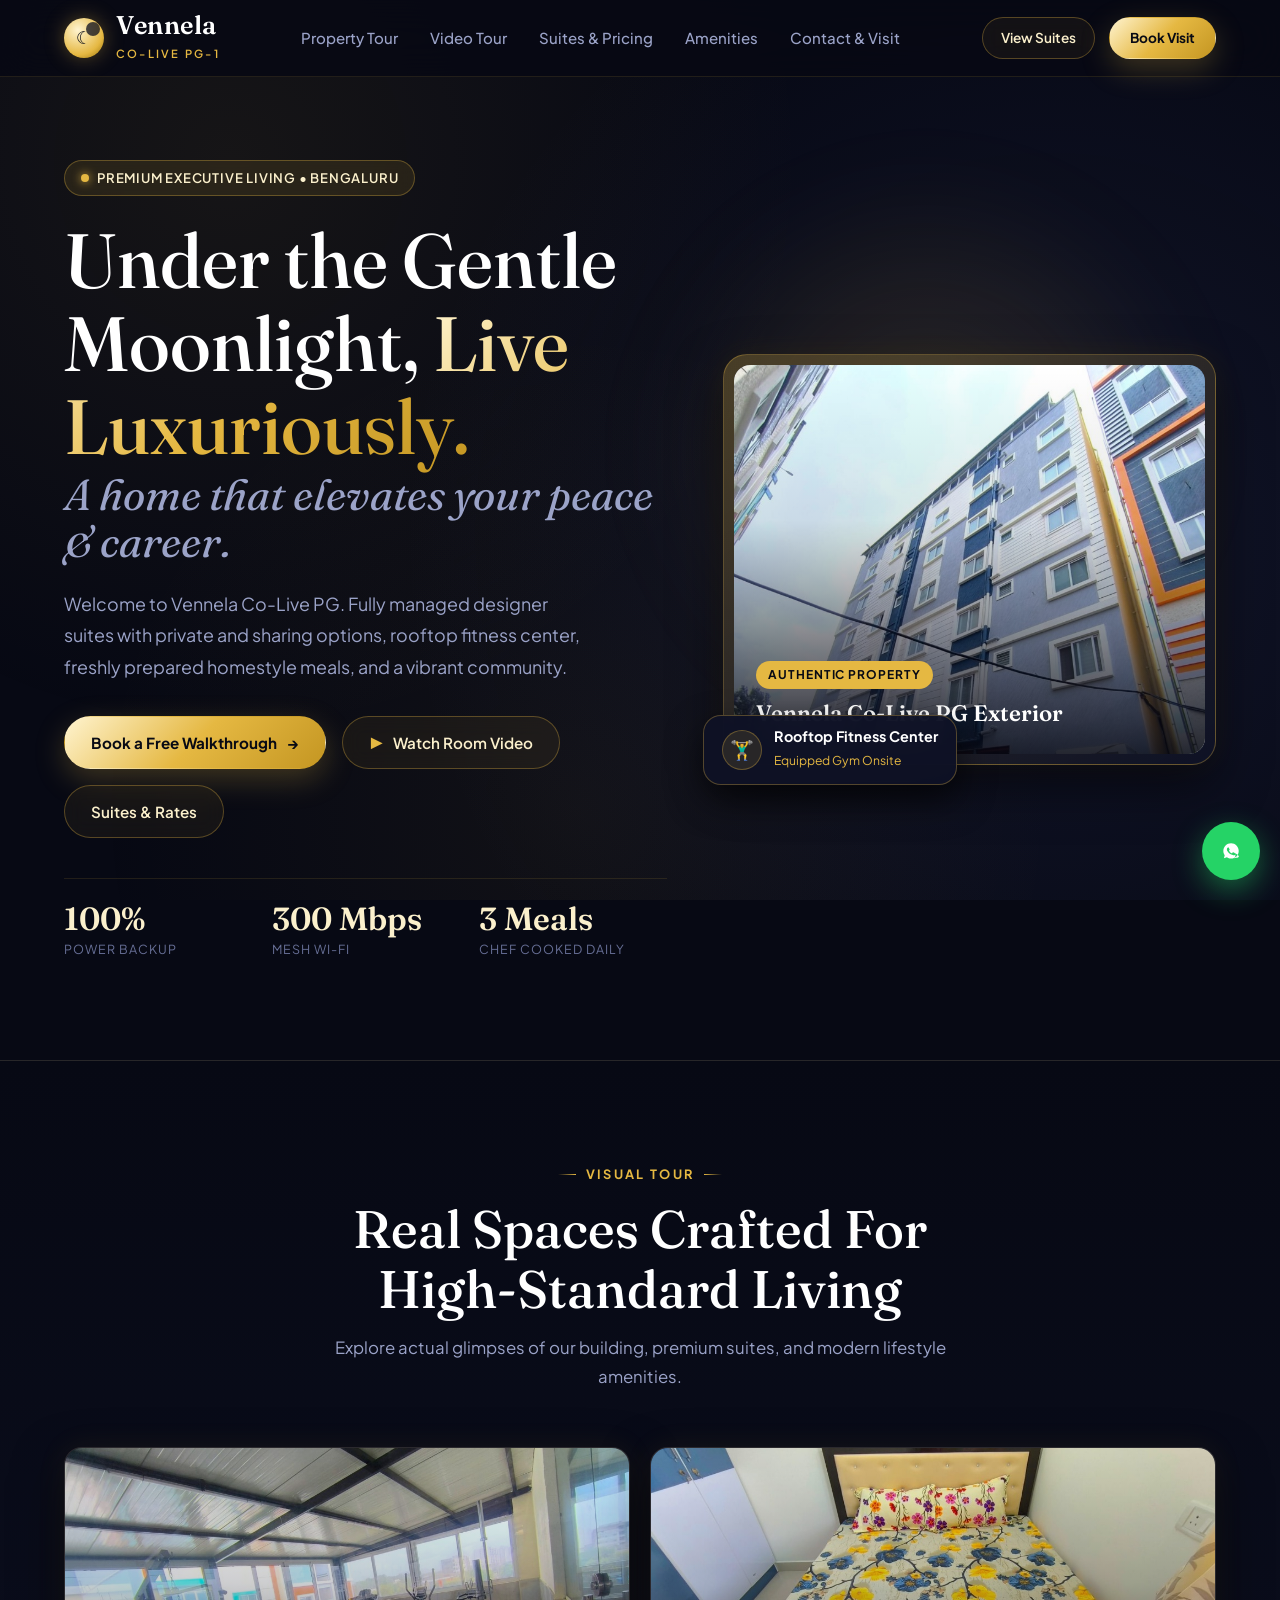
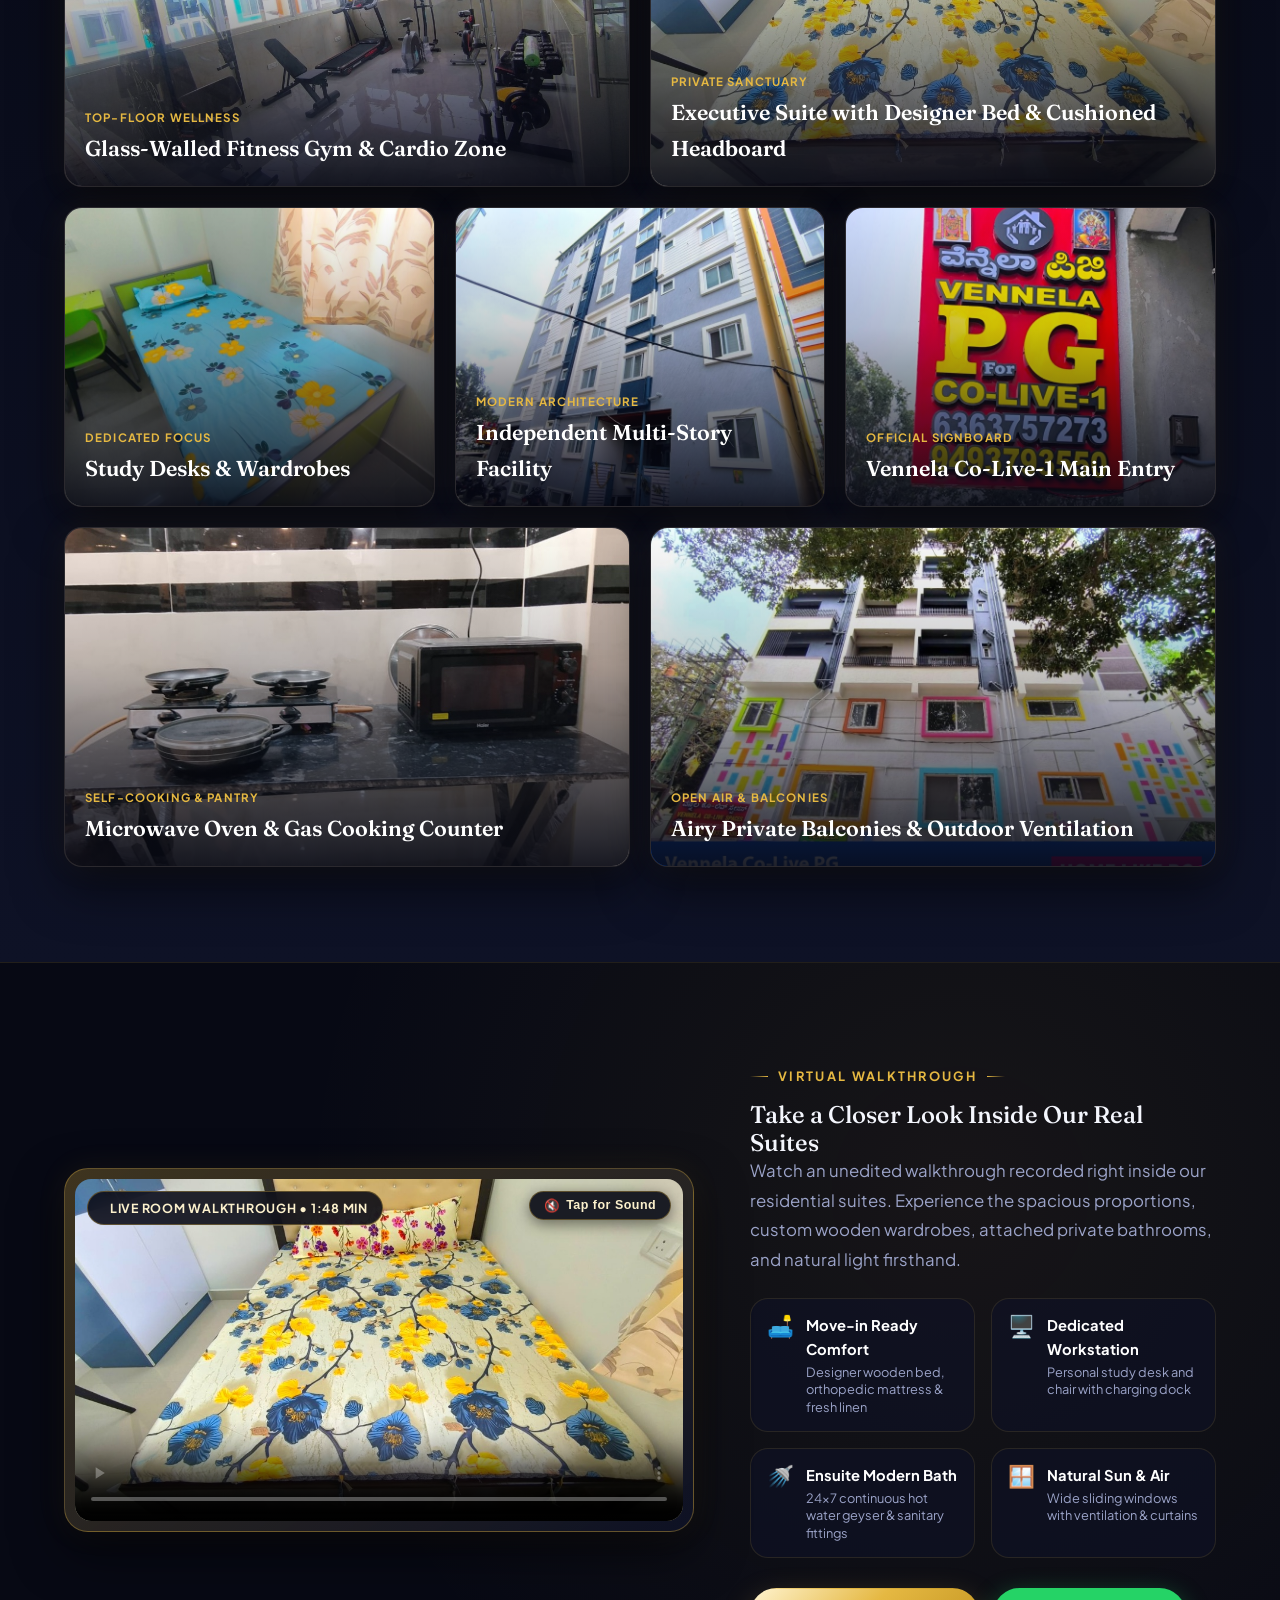
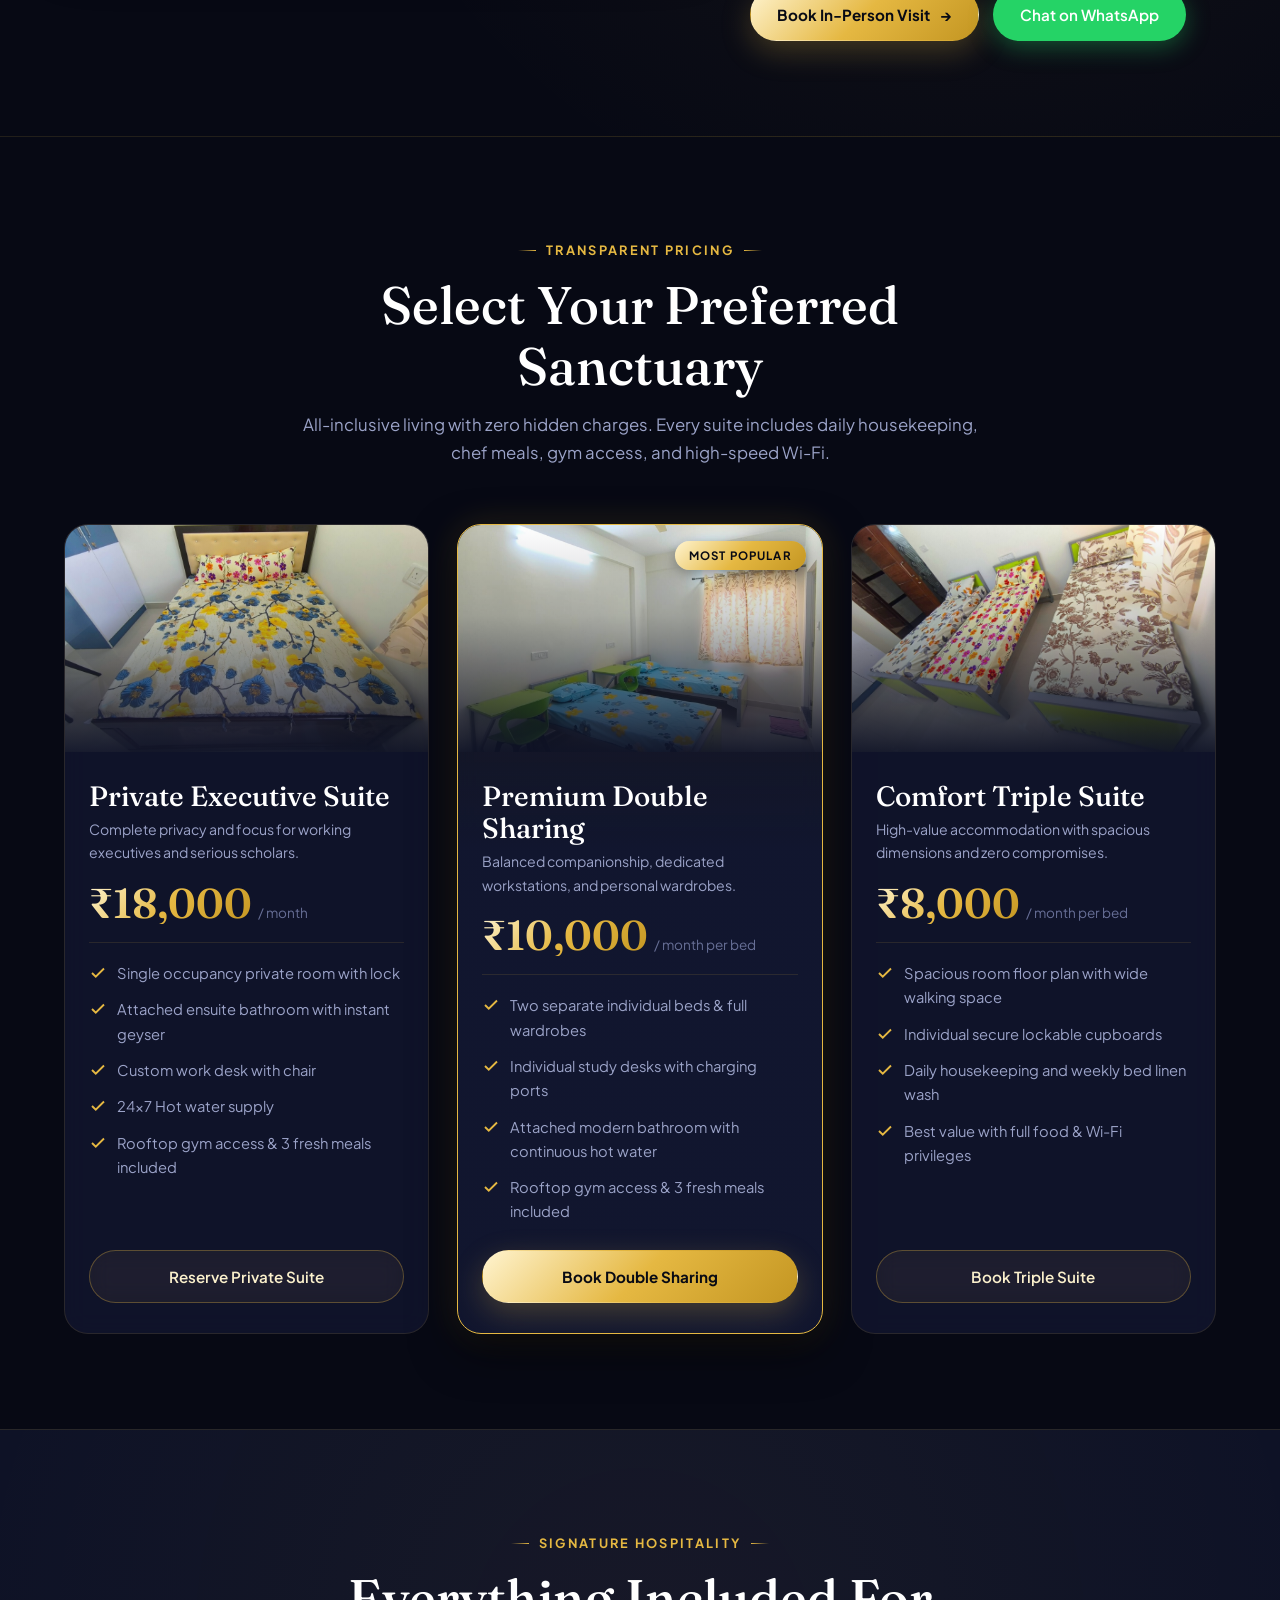
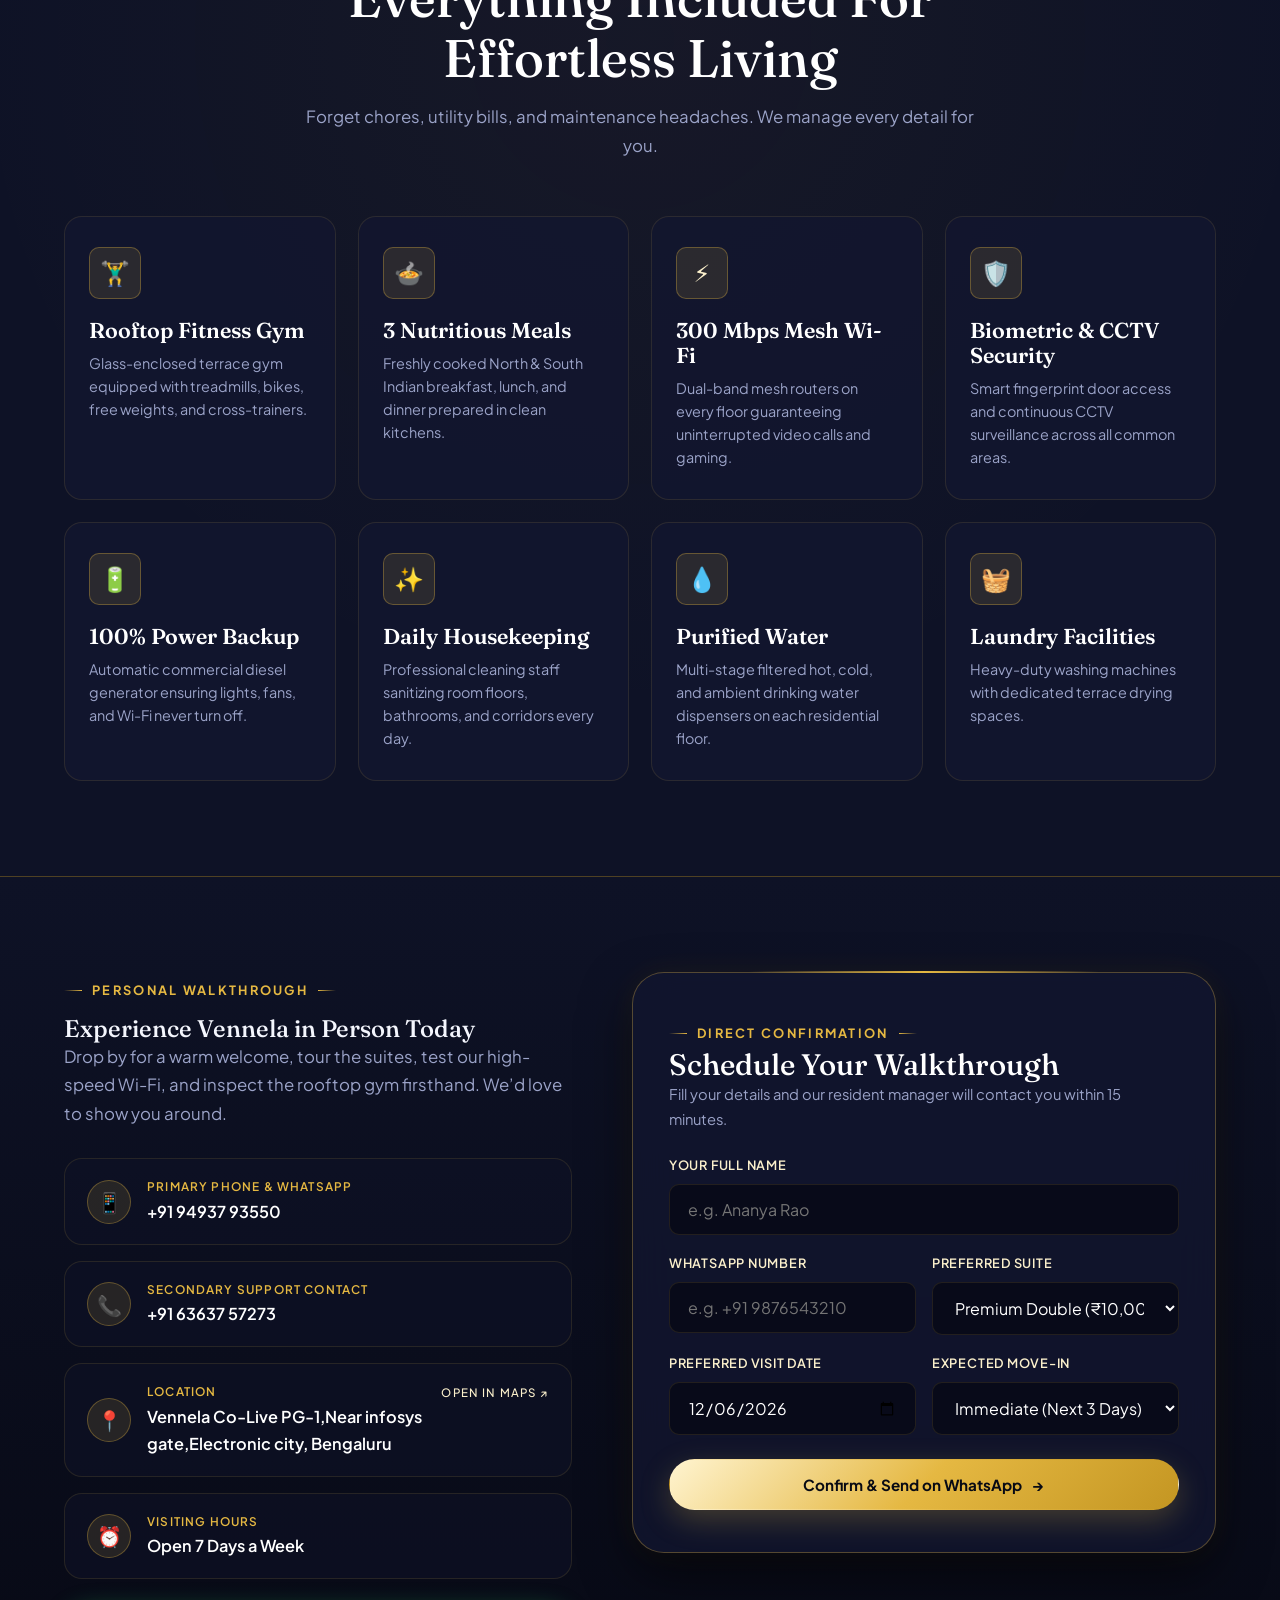
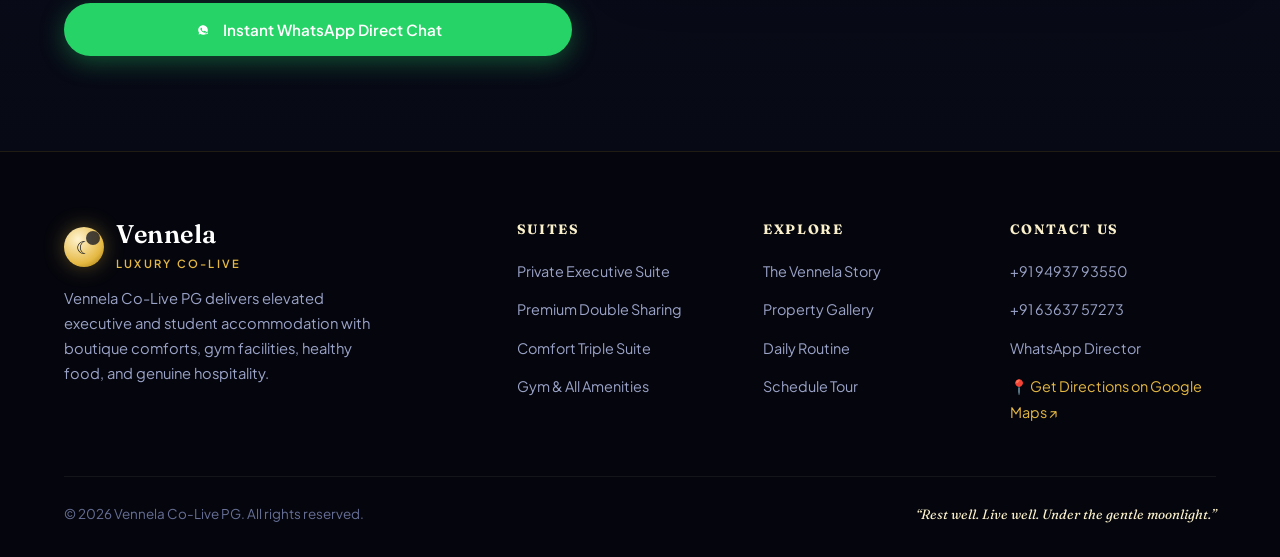
==== commit e0b359ff: "Add self-cooking kitchen & microwave counter photo to PG-1 gallery" ====
--- a/1.html
+++ b/1.html
@@ -1832,6 +1832,24 @@
             <div class="gallery-caption">
               <span class="gallery-tag">Official Signboard</span>
               <div class="gallery-title">Vennela Co-Live-1 Main Entry</div>
+            </div>
+          </div>
+
+          <!-- Self-Cooking & Microwave Station (Wide) -->
+          <div class="gallery-item col-6">
+            <img src="images/pg1-kitchen.jpg" alt="Vennela PG-1 Self-Cooking Kitchen &amp; Microwave Oven" loading="lazy">
+            <div class="gallery-caption">
+              <span class="gallery-tag">Self-Cooking &amp; Pantry</span>
+              <div class="gallery-title">Microwave Oven &amp; Gas Cooking Counter</div>
+            </div>
+          </div>
+
+          <!-- Private Balconies & Ventilation (Wide) -->
+          <div class="gallery-item col-6">
+            <img src="images/balconyexter.jpeg" alt="Vennela PG-1 Private Balcony and Architecture" loading="lazy">
+            <div class="gallery-caption">
+              <span class="gallery-tag">Open Air &amp; Balconies</span>
+              <div class="gallery-title">Airy Private Balconies &amp; Outdoor Ventilation</div>
             </div>
           </div>
 
